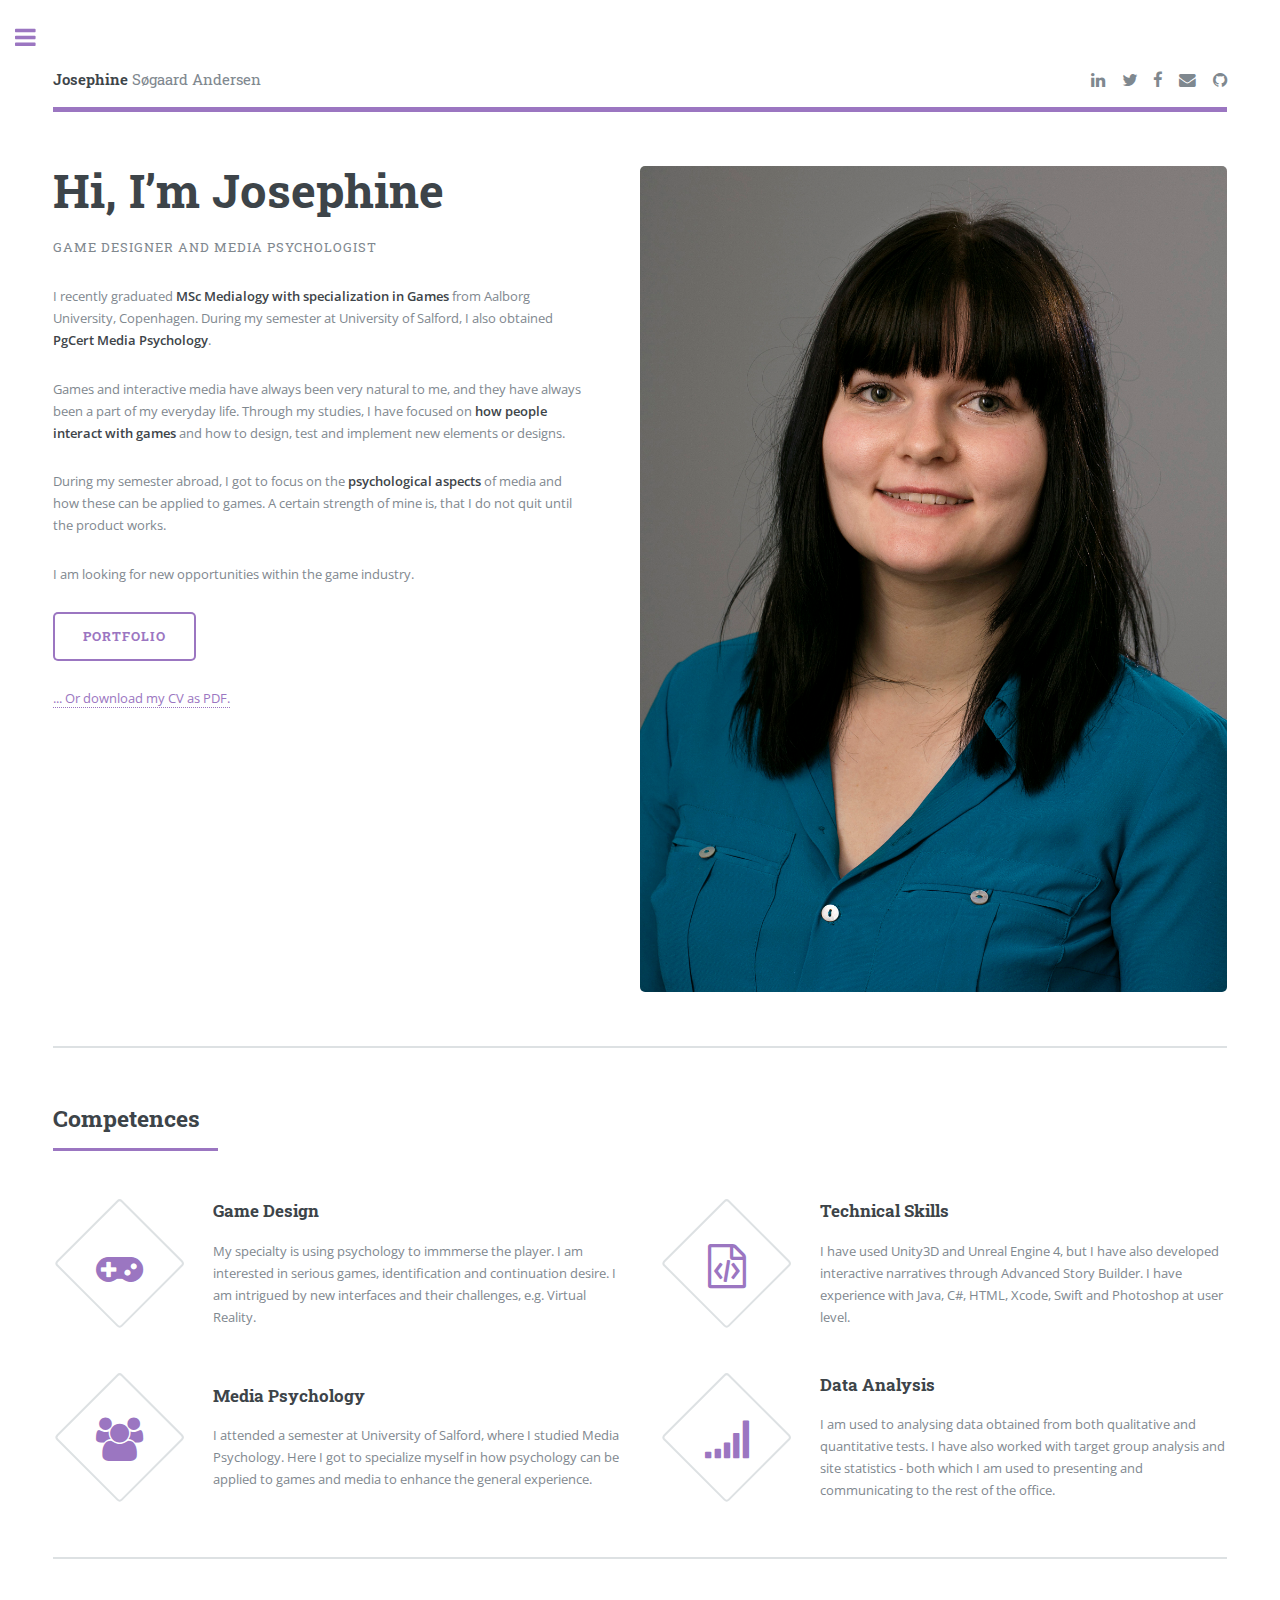
==== index.html @ b34cad0b "Merge branch 'master' of https://github.com/Mexy1991/Mexy1991.github.io" ====
<!DOCTYPE HTML>
<!--
	Editorial by HTML5 UP
	html5up.net | @ajlkn
	Free for personal and commercial use under the CCA 3.0 license (html5up.net/license)
-->
<html itemscope itemtype="http://schema.org/Article">
	<head>
<!-- Google Tag Manager -->
<script>(function(w,d,s,l,i){w[l]=w[l]||[];w[l].push({'gtm.start':
new Date().getTime(),event:'gtm.js'});var f=d.getElementsByTagName(s)[0],
j=d.createElement(s),dl=l!='dataLayer'?'&l='+l:'';j.async=true;j.src=
'https://www.googletagmanager.com/gtm.js?id='+i+dl;f.parentNode.insertBefore(j,f);
})(window,document,'script','dataLayer','GTM-T4RWKFV');</script>
<!-- End Google Tag Manager -->

	<!-- Favicons-->

	<link rel="apple-touch-icon" sizes="180x180" href="favicons/apple-touch-icon.png">
	<link rel="icon" type="image/png" href="favicons/favicon-32x32.png" sizes="32x32">
	<link rel="icon" type="image/png" href="favicons/favicon-16x16.png" sizes="16x16">
	<link rel="manifest" href="favicons/manifest.json">
	<link rel="mask-icon" href="favicons/safari-pinned-tab.svg" color="#5bbad5">
	<meta name="theme-color" content="#ffffff">

    <!-- Open Graph data -->
    <meta property="og:title" content="Portfolio | Josephine Søgaard Andersen" />
    <meta property="og:type" content="article" />
    <meta property="og:url" content="index.html" />
    <meta property="og:image" content="images/Josephine Søgaard Andersen_squared.png" />
    <meta property="og:description" content="Game Designer and Media Psychologist" />
    <meta property="og:site_name" content="Portfolio | Josephine Søgaard Andersen" />

    <!-- Twitter Card data -->
    <meta name="twitter:card" content="summary_large_image">
    <meta name="twitter:site" content="@sogaardandersen">
    <meta name="twitter:title" content="Portfolio | Josephine Søgaard Andersen">
    <meta name="twitter:description" content="Game Designer and Media Psychologist">
    <meta name="twitter:creator" content="@sogaardandersen">
    <!-- Twitter summary card with large image must be at least 280x150px -->
    <meta name="twitter:image:src" content="images/Josephine Søgaard Andersen_squared.png">

	<!-- Title of website -->

		<title>Josephine Søgaard Andersen</title>
		<meta charset="utf-8" />
		<meta name="viewport" content="width=device-width, initial-scale=1, user-scalable=no" />
		<!--[if lte IE 8]><script src="assets/js/ie/html5shiv.js"></script><![endif]-->
		<link rel="stylesheet" href="assets/css/main.css" />
		<!--[if lte IE 9]><link rel="stylesheet" href="assets/css/ie9.css" /><![endif]-->
		<!--[if lte IE 8]><link rel="stylesheet" href="assets/css/ie8.css" /><![endif]-->

		 <meta http-equiv="content-type" content="text/html; charset=utf-8"/>
   		 <meta name="author" content="Josephine Søgaard Andersen">
   		 <meta name="description" content="Game Designer and Media Psychologist"/>
   		 <meta name="keywords" content="portfolio,game development,game design, game designer, level design, level designer,msc games,medialogi,medialogy,unity,josephine,søgaard,andersen, josephine søgaard, josephine søgaard andersen, søgaard andersen, soegaard andersen, josephine soegaard, josephine soegaard andersen,unreal engine,vr dev,virtual reality developer,virtual reality,interactive media"/>
	</head>
	<body>

<!-- Google Tag Manager (noscript) -->
<noscript><iframe src="https://www.googletagmanager.com/ns.html?id=GTM-T4RWKFV"
height="0" width="0" style="display:none;visibility:hidden"></iframe></noscript>
<!-- End Google Tag Manager (noscript) -->
		<!-- Wrapper -->
			<div id="wrapper">

				<!-- Main -->
					<div id="main">
						<div class="inner">

							<!-- Header -->
								<header id="header">
									<a href="index.html" class="logo"><strong>Josephine</strong> Søgaard Andersen</a>
									<ul class="icons">
										<li><a href="https://www.linkedin.com/in/josephinesogaardandersen" class="icon fa-linkedin" target="_blank"><span class="label">Linked</span></a></li>
										<li><a href="https://twitter.com/sogaardandersen" class="icon fa-twitter"><span class="label" target="_blank">Twitter</span></a></li>
										<li><a href="https://www.facebook.com/josephine.s.andersen" class="icon fa-facebook" target="_blank"><span class="label">Facebook</span></a></li>
										<li><a href="mailto:josephine.s.andersen@gmail.com" class="icon fa-envelope"><span class="label" target="_blank">Email</span></a></li>
										<li><a href="https://github.com/Mexy1991" class="icon fa-github" target="_blank"><span class="label">GitHub</span></a></li>
										
									</ul>
								</header>

							<!-- Banner -->
								<section id="banner">
									<div class="content">
										<header>
											<h1>Hi, I’m Josephine<br />
											<!--Søgaard Andersen--></h1>
											<p>Game designer and media psychologist</p>
										</header>
										<p>I recently graduated <strong>MSc Medialogy with specialization in Games</strong> from Aalborg University, Copenhagen. During my semester at University of Salford, I also obtained <strong>PgCert Media Psychology</strong>.</p>
										<p>Games and interactive media have always been very natural to me, and they have always been a part of my everyday life. Through my studies, I have focused on <strong>how people interact with games</strong> and how to design, test and implement new elements or designs.</p>
										<p> During my semester abroad, I got to focus on the <strong>psychological aspects</strong> of media and how these can be applied to games. A certain strength of mine is, that I do not quit until the product works.</p> 
										<p>I am looking for new opportunities within the game industry.</p>
										<ul class="actions">
											<li><a href="portfolio.html" class="button big">Portfolio</a></li><br>
										</ul>
										<a href="/files/Josephine-Sogaard-Andersen-CV.pdf" target="_blank">... Or download my CV as PDF.</a>
									</div>
									<span class="image object">
										<img src="images/Josephine Søgaard Andersen.jpg" alt="Josephine Søgaard Andersen">
									</span>
								</section>

							<!-- Section -->
								<section>
									<header class="major">
										<h2>Competences</h2>
									</header>
									<div class="features">
										<article>
											<span class="icon fa-gamepad"></span>
											<div class="content">
												<h3>Game Design</h3>
												<p>My specialty is using psychology to immmerse the player. I am interested in serious games, identification and continuation desire. I am intrigued by new interfaces and their challenges, e.g. Virtual Reality.</p>
											</div>
										</article>
										<article>
											<span class="icon fa-file-code-o"></span>
											<div class="content">
												<h3>Technical Skills</h3>
												<p>I have used Unity3D and Unreal Engine 4, but I have also developed interactive narratives through Advanced Story Builder. I have experience with Java, C#, HTML, Xcode, Swift and Photoshop at user level.</p>
											</div>
										</article>
										<article>
											<span class="icon fa-users"></span>
											<div class="content">
												<h3>Media Psychology</h3>
												<p>I attended a semester at University of Salford, where I studied Media Psychology. Here I got to specialize myself in how psychology can be applied to games and media to enhance the general experience.</p>
											</div>
										</article>
										<article>
											<span class="icon fa-signal"></span>
											<div class="content">
												<h3>Data Analysis</h3>
												<p>I am used to analysing data obtained from both qualitative and quantitative tests. I have also worked with target group analysis and site statistics - both which I am used to presenting and communicating to the rest of the office.</p>
											</div>
										</article>
									</div>
								</section>

							<!-- Section -->
								<section>
									<!--<header class="major">
										<h2>Portfolio</h2>
									</header>
									<div class="posts">
										<article>
											<a href="#" class="image"><img src="images/pic01.jpg" alt="" /></a>
											<h3>Interdum aenean</h3>
											<p>Aenean ornare velit lacus, ac varius enim lorem ullamcorper dolore. Proin aliquam facilisis ante interdum. Sed nulla amet lorem feugiat tempus aliquam.</p>
											<ul class="actions">
												<li><a href="#" class="button">More</a></li>
											</ul>
										</article>
										<article>
											<a href="#" class="image"><img src="images/pic02.jpg" alt="" /></a>
											<h3>Nulla amet dolore</h3>
											<p>Aenean ornare velit lacus, ac varius enim lorem ullamcorper dolore. Proin aliquam facilisis ante interdum. Sed nulla amet lorem feugiat tempus aliquam.</p>
											<ul class="actions">
												<li><a href="#" class="button">More</a></li>
											</ul>
										</article>
										<article>
											<a href="#" class="image"><img src="images/pic03.jpg" alt="" /></a>
											<h3>Tempus ullamcorper</h3>
											<p>Aenean ornare velit lacus, ac varius enim lorem ullamcorper dolore. Proin aliquam facilisis ante interdum. Sed nulla amet lorem feugiat tempus aliquam.</p>
											<ul class="actions">
												<li><a href="#" class="button">More</a></li>
											</ul>
										</article>
										<article>
											<a href="#" class="image"><img src="images/pic04.jpg" alt="" /></a>
											<h3>Sed etiam facilis</h3>
											<p>Aenean ornare velit lacus, ac varius enim lorem ullamcorper dolore. Proin aliquam facilisis ante interdum. Sed nulla amet lorem feugiat tempus aliquam.</p>
											<ul class="actions">
												<li><a href="#" class="button">More</a></li>
											</ul>
										</article>
										<article>
											<a href="#" class="image"><img src="images/pic05.jpg" alt="" /></a>
											<h3>Feugiat lorem aenean</h3>
											<p>Aenean ornare velit lacus, ac varius enim lorem ullamcorper dolore. Proin aliquam facilisis ante interdum. Sed nulla amet lorem feugiat tempus aliquam.</p>
											<ul class="actions">
												<li><a href="#" class="button">More</a></li>
											</ul>
										</article>
										<article>
											<a href="#" class="image"><img src="images/pic06.jpg" alt="" /></a>
											<h3>Amet varius aliquam</h3>
											<p>Aenean ornare velit lacus, ac varius enim lorem ullamcorper dolore. Proin aliquam facilisis ante interdum. Sed nulla amet lorem feugiat tempus aliquam.</p>
											<ul class="actions">
												<li><a href="#" class="button">More</a></li>
											</ul>
										</article>
									</div>-->
								</section>

						</div>
					</div>

				<!-- Sidebar -->
					<div id="sidebar">
						<div class="inner">

							<!-- Search 
								<section id="search" class="alt">
									<form method="post" action="#">
										<input type="text" name="query" id="query" placeholder="Search" />
									</form>
								</section>-->

							<!-- Menu -->
								<nav id="menu">
									<header class="major">
										<h2>Menu</h2>
									</header>
									<ul>
										<li><a href="index.html">About me</a></li>
										<li><a href="portfolio.html">Portfolio</a></li>
										</ul></nav>

							<!-- Section 
								<section>
									<header class="major">
										<h2>Ante interdum</h2>
									</header>
									<div class="mini-posts">
										<article>
											<a href="#" class="image"><img src="images/pic07.jpg" alt="" /></a>
											<p>Aenean ornare velit lacus, ac varius enim lorem ullamcorper dolore aliquam.</p>
										</article>
										<article>
											<a href="#" class="image"><img src="images/pic08.jpg" alt="" /></a>
											<p>Aenean ornare velit lacus, ac varius enim lorem ullamcorper dolore aliquam.</p>
										</article>
										<article>
											<a href="#" class="image"><img src="images/pic09.jpg" alt="" /></a>
											<p>Aenean ornare velit lacus, ac varius enim lorem ullamcorper dolore aliquam.</p>
										</article>
									</div>
									<ul class="actions">
										<li><a href="#" class="button">More</a></li>
									</ul>
								</section> -->

							<!-- Section -->
								<section>
									<header class="major">
										<h2>Get in touch</h2>
									</header>
									<p>You can write or call in either English or Danish.</p>
									<ul class="contact">
										<li class="fa-envelope-o"><a href="mailto:josephine.s.andersen@gmail.com">josephine.s.andersen@gmail.com</a></li>
										<li class="fa-phone"><a href="tel:45 20 33 22 77">+45 20 33 22 77</a></li>
										<li class="fa-home">Copenhagen, Denmark</li>
									</ul>
								</section>

							<!-- Footer -->
								<footer id="footer">
									<p class="copyright">&copy; Josephine Søgaard Andersen. All rights reserved.  Design: <a href="https://html5up.net" target="_blank">HTML5 UP</a>.</p>
								</footer>

						</div>
					</div>

			</div>

		<!-- Scripts -->
			<script src="assets/js/jquery.min.js"></script>
			<script src="assets/js/skel.min.js"></script>
			<script src="assets/js/util.js"></script>
			<!--[if lte IE 8]><script src="assets/js/ie/respond.min.js"></script><![endif]-->
			<script src="assets/js/main.js"></script>

	</body>
</html>
---- assets/css/main.css ----
@import url(font-awesome.min.css);
@import url("https://fonts.googleapis.com/css?family=Open+Sans:400,600,400italic,600italic|Roboto+Slab:400,700");

/*
	Editorial by HTML5 UP
	html5up.net | @ajlkn
	Free for personal and commercial use under the CCA 3.0 license (html5up.net/license)
*/

/* Reset */



	html, body, div, span, applet, object, iframe, h1, h2, h3, h4, h5, h6, p, blockquote, pre, a, abbr, acronym, address, big, cite, code, del, dfn, em, img, ins, kbd, q, s, samp, small, strike, strong, sub, sup, tt, var, b, u, i, center, dl, dt, dd, ol, ul, li, fieldset, form, label, legend, table, caption, tbody, tfoot, thead, tr, th, td, article, aside, canvas, details, embed, figure, figcaption, footer, header, hgroup, menu, nav, output, ruby, section, summary, time, mark, audio, video {
		margin: 0;
		padding: 0;
		border: 0;
		font-size: 100%;
		font: inherit;
		vertical-align: baseline;
	}

	article, aside, details, figcaption, figure, footer, header, hgroup, menu, nav, section {
		display: block;
	}

	body {
		line-height: 1;
	}

	ol, ul {
		list-style: none;
	}

	blockquote, q {
		quotes: none;
	}

	blockquote:before, blockquote:after, q:before, q:after {
		content: '';
		content: none;
	}

	table {
		border-collapse: collapse;
		border-spacing: 0;
	}

	body {
		-webkit-text-size-adjust: none;
	}

/* Box Model */

	*, *:before, *:after {
		-moz-box-sizing: border-box;
		-webkit-box-sizing: border-box;
		box-sizing: border-box;
	}

/* Grid */

	.row {
		border-bottom: solid 1px transparent;
		-moz-box-sizing: border-box;
		-webkit-box-sizing: border-box;
		box-sizing: border-box;
	}

	.row > * {
		float: left;
		-moz-box-sizing: border-box;
		-webkit-box-sizing: border-box;
		box-sizing: border-box;
	}

	.row:after, .row:before {
		content: '';
		display: block;
		clear: both;
		height: 0;
	}

	.row.uniform > * > :first-child {
		margin-top: 0;
	}

	.row.uniform > * > :last-child {
		margin-bottom: 0;
	}

	.row.\30 \25 > * {
		padding: 0 0 0 0em;
	}

	.row.\30 \25 {
		margin: 0 0 -1px 0em;
	}

	.row.uniform.\30 \25 > * {
		padding: 0em 0 0 0em;
	}

	.row.uniform.\30 \25 {
		margin: 0em 0 -1px 0em;
	}

	.row > * {
		padding: 0 0 0 1.5em;
	}

	.row {
		margin: 0 0 -1px -1.5em;
	}

	.row.uniform > * {
		padding: 1.5em 0 0 1.5em;
	}

	.row.uniform {
		margin: -1.5em 0 -1px -1.5em;
	}

	.row.\32 00\25 > * {
		padding: 0 0 0 3em;
	}

	.row.\32 00\25 {
		margin: 0 0 -1px -3em;
	}

	.row.uniform.\32 00\25 > * {
		padding: 3em 0 0 3em;
	}

	.row.uniform.\32 00\25 {
		margin: -3em 0 -1px -3em;
	}

	.row.\31 50\25 > * {
		padding: 0 0 0 2.25em;
	}

	.row.\31 50\25 {
		margin: 0 0 -1px -2.25em;
	}

	.row.uniform.\31 50\25 > * {
		padding: 2.25em 0 0 2.25em;
	}

	.row.uniform.\31 50\25 {
		margin: -2.25em 0 -1px -2.25em;
	}

	.row.\35 0\25 > * {
		padding: 0 0 0 0.75em;
	}

	.row.\35 0\25 {
		margin: 0 0 -1px -0.75em;
	}

	.row.uniform.\35 0\25 > * {
		padding: 0.75em 0 0 0.75em;
	}

	.row.uniform.\35 0\25 {
		margin: -0.75em 0 -1px -0.75em;
	}

	.row.\32 5\25 > * {
		padding: 0 0 0 0.375em;
	}

	.row.\32 5\25 {
		margin: 0 0 -1px -0.375em;
	}

	.row.uniform.\32 5\25 > * {
		padding: 0.375em 0 0 0.375em;
	}

	.row.uniform.\32 5\25 {
		margin: -0.375em 0 -1px -0.375em;
	}

	.\31 2u, .\31 2u\24 {
		width: 100%;
		clear: none;
		margin-left: 0;
	}

	.\31 1u, .\31 1u\24 {
		width: 91.6666666667%;
		clear: none;
		margin-left: 0;
	}

	.\31 0u, .\31 0u\24 {
		width: 83.3333333333%;
		clear: none;
		margin-left: 0;
	}

	.\39 u, .\39 u\24 {
		width: 75%;
		clear: none;
		margin-left: 0;
	}

	.\38 u, .\38 u\24 {
		width: 66.6666666667%;
		clear: none;
		margin-left: 0;
	}

	.\37 u, .\37 u\24 {
		width: 58.3333333333%;
		clear: none;
		margin-left: 0;
	}

	.\36 u, .\36 u\24 {
		width: 50%;
		clear: none;
		margin-left: 0;
	}

	.\35 u, .\35 u\24 {
		width: 41.6666666667%;
		clear: none;
		margin-left: 0;
	}

	.\34 u, .\34 u\24 {
		width: 33.3333333333%;
		clear: none;
		margin-left: 0;
	}

	.\33 u, .\33 u\24 {
		width: 25%;
		clear: none;
		margin-left: 0;
	}

	.\32 u, .\32 u\24 {
		width: 16.6666666667%;
		clear: none;
		margin-left: 0;
	}

	.\31 u, .\31 u\24 {
		width: 8.3333333333%;
		clear: none;
		margin-left: 0;
	}

	.\31 2u\24 + *,
	.\31 1u\24 + *,
	.\31 0u\24 + *,
	.\39 u\24 + *,
	.\38 u\24 + *,
	.\37 u\24 + *,
	.\36 u\24 + *,
	.\35 u\24 + *,
	.\34 u\24 + *,
	.\33 u\24 + *,
	.\32 u\24 + *,
	.\31 u\24 + * {
		clear: left;
	}

	.\-11u {
		margin-left: 91.66667%;
	}

	.\-10u {
		margin-left: 83.33333%;
	}

	.\-9u {
		margin-left: 75%;
	}

	.\-8u {
		margin-left: 66.66667%;
	}

	.\-7u {
		margin-left: 58.33333%;
	}

	.\-6u {
		margin-left: 50%;
	}

	.\-5u {
		margin-left: 41.66667%;
	}

	.\-4u {
		margin-left: 33.33333%;
	}

	.\-3u {
		margin-left: 25%;
	}

	.\-2u {
		margin-left: 16.66667%;
	}

	.\-1u {
		margin-left: 8.33333%;
	}

	.videoWrapper {
	position: relative;
	padding-bottom: 56.25%; /* 16:9 */
	padding-top: 25px;
	height: 0;
}
.videoWrapper iframe {
	position: absolute;
	top: 0;
	left: 0;
	width: 100%;
	height: 100%;
}

	@media screen and (max-width: 1680px) {

		.row > * {
			padding: 0 0 0 1.5em;
		}

		.row {
			margin: 0 0 -1px -1.5em;
		}

		.row.uniform > * {
			padding: 1.5em 0 0 1.5em;
		}

		.row.uniform {
			margin: -1.5em 0 -1px -1.5em;
		}

		.row.\32 00\25 > * {
			padding: 0 0 0 3em;
		}

		.row.\32 00\25 {
			margin: 0 0 -1px -3em;
		}

		.row.uniform.\32 00\25 > * {
			padding: 3em 0 0 3em;
		}

		.row.uniform.\32 00\25 {
			margin: -3em 0 -1px -3em;
		}

		.row.\31 50\25 > * {
			padding: 0 0 0 2.25em;
		}

		.row.\31 50\25 {
			margin: 0 0 -1px -2.25em;
		}

		.row.uniform.\31 50\25 > * {
			padding: 2.25em 0 0 2.25em;
		}

		.row.uniform.\31 50\25 {
			margin: -2.25em 0 -1px -2.25em;
		}

		.row.\35 0\25 > * {
			padding: 0 0 0 0.75em;
		}

		.row.\35 0\25 {
			margin: 0 0 -1px -0.75em;
		}

		.row.uniform.\35 0\25 > * {
			padding: 0.75em 0 0 0.75em;
		}

		.row.uniform.\35 0\25 {
			margin: -0.75em 0 -1px -0.75em;
		}

		.row.\32 5\25 > * {
			padding: 0 0 0 0.375em;
		}

		.row.\32 5\25 {
			margin: 0 0 -1px -0.375em;
		}

		.row.uniform.\32 5\25 > * {
			padding: 0.375em 0 0 0.375em;
		}

		.row.uniform.\32 5\25 {
			margin: -0.375em 0 -1px -0.375em;
		}

		.\31 2u\28xlarge\29, .\31 2u\24\28xlarge\29 {
			width: 100%;
			clear: none;
			margin-left: 0;
		}

		.\31 1u\28xlarge\29, .\31 1u\24\28xlarge\29 {
			width: 91.6666666667%;
			clear: none;
			margin-left: 0;
		}

		.\31 0u\28xlarge\29, .\31 0u\24\28xlarge\29 {
			width: 83.3333333333%;
			clear: none;
			margin-left: 0;
		}

		.\39 u\28xlarge\29, .\39 u\24\28xlarge\29 {
			width: 75%;
			clear: none;
			margin-left: 0;
		}

		.\38 u\28xlarge\29, .\38 u\24\28xlarge\29 {
			width: 66.6666666667%;
			clear: none;
			margin-left: 0;
		}

		.\37 u\28xlarge\29, .\37 u\24\28xlarge\29 {
			width: 58.3333333333%;
			clear: none;
			margin-left: 0;
		}

		.\36 u\28xlarge\29, .\36 u\24\28xlarge\29 {
			width: 50%;
			clear: none;
			margin-left: 0;
		}

		.\35 u\28xlarge\29, .\35 u\24\28xlarge\29 {
			width: 41.6666666667%;
			clear: none;
			margin-left: 0;
		}

		.\34 u\28xlarge\29, .\34 u\24\28xlarge\29 {
			width: 33.3333333333%;
			clear: none;
			margin-left: 0;
		}

		.\33 u\28xlarge\29, .\33 u\24\28xlarge\29 {
			width: 25%;
			clear: none;
			margin-left: 0;
		}

		.\32 u\28xlarge\29, .\32 u\24\28xlarge\29 {
			width: 16.6666666667%;
			clear: none;
			margin-left: 0;
		}

		.\31 u\28xlarge\29, .\31 u\24\28xlarge\29 {
			width: 8.3333333333%;
			clear: none;
			margin-left: 0;
		}

		.\31 2u\24\28xlarge\29 + *,
		.\31 1u\24\28xlarge\29 + *,
		.\31 0u\24\28xlarge\29 + *,
		.\39 u\24\28xlarge\29 + *,
		.\38 u\24\28xlarge\29 + *,
		.\37 u\24\28xlarge\29 + *,
		.\36 u\24\28xlarge\29 + *,
		.\35 u\24\28xlarge\29 + *,
		.\34 u\24\28xlarge\29 + *,
		.\33 u\24\28xlarge\29 + *,
		.\32 u\24\28xlarge\29 + *,
		.\31 u\24\28xlarge\29 + * {
			clear: left;
		}

		.\-11u\28xlarge\29 {
			margin-left: 91.66667%;
		}

		.\-10u\28xlarge\29 {
			margin-left: 83.33333%;
		}

		.\-9u\28xlarge\29 {
			margin-left: 75%;
		}

		.\-8u\28xlarge\29 {
			margin-left: 66.66667%;
		}

		.\-7u\28xlarge\29 {
			margin-left: 58.33333%;
		}

		.\-6u\28xlarge\29 {
			margin-left: 50%;
		}

		.\-5u\28xlarge\29 {
			margin-left: 41.66667%;
		}

		.\-4u\28xlarge\29 {
			margin-left: 33.33333%;
		}

		.\-3u\28xlarge\29 {
			margin-left: 25%;
		}

		.\-2u\28xlarge\29 {
			margin-left: 16.66667%;
		}

		.\-1u\28xlarge\29 {
			margin-left: 8.33333%;
		}

	}

	@media screen and (max-width: 1280px) {

		.row > * {
			padding: 0 0 0 1.5em;
		}

		.row {
			margin: 0 0 -1px -1.5em;
		}

		.row.uniform > * {
			padding: 1.5em 0 0 1.5em;
		}

		.row.uniform {
			margin: -1.5em 0 -1px -1.5em;
		}

		.row.\32 00\25 > * {
			padding: 0 0 0 3em;
		}

		.row.\32 00\25 {
			margin: 0 0 -1px -3em;
		}

		.row.uniform.\32 00\25 > * {
			padding: 3em 0 0 3em;
		}

		.row.uniform.\32 00\25 {
			margin: -3em 0 -1px -3em;
		}

		.row.\31 50\25 > * {
			padding: 0 0 0 2.25em;
		}

		.row.\31 50\25 {
			margin: 0 0 -1px -2.25em;
		}

		.row.uniform.\31 50\25 > * {
			padding: 2.25em 0 0 2.25em;
		}

		.row.uniform.\31 50\25 {
			margin: -2.25em 0 -1px -2.25em;
		}

		.row.\35 0\25 > * {
			padding: 0 0 0 0.75em;
		}

		.row.\35 0\25 {
			margin: 0 0 -1px -0.75em;
		}

		.row.uniform.\35 0\25 > * {
			padding: 0.75em 0 0 0.75em;
		}

		.row.uniform.\35 0\25 {
			margin: -0.75em 0 -1px -0.75em;
		}

		.row.\32 5\25 > * {
			padding: 0 0 0 0.375em;
		}

		.row.\32 5\25 {
			margin: 0 0 -1px -0.375em;
		}

		.row.uniform.\32 5\25 > * {
			padding: 0.375em 0 0 0.375em;
		}

		.row.uniform.\32 5\25 {
			margin: -0.375em 0 -1px -0.375em;
		}

		.\31 2u\28large\29, .\31 2u\24\28large\29 {
			width: 100%;
			clear: none;
			margin-left: 0;
		}

		.\31 1u\28large\29, .\31 1u\24\28large\29 {
			width: 91.6666666667%;
			clear: none;
			margin-left: 0;
		}

		.\31 0u\28large\29, .\31 0u\24\28large\29 {
			width: 83.3333333333%;
			clear: none;
			margin-left: 0;
		}

		.\39 u\28large\29, .\39 u\24\28large\29 {
			width: 75%;
			clear: none;
			margin-left: 0;
		}

		.\38 u\28large\29, .\38 u\24\28large\29 {
			width: 66.6666666667%;
			clear: none;
			margin-left: 0;
		}

		.\37 u\28large\29, .\37 u\24\28large\29 {
			width: 58.3333333333%;
			clear: none;
			margin-left: 0;
		}

		.\36 u\28large\29, .\36 u\24\28large\29 {
			width: 50%;
			clear: none;
			margin-left: 0;
		}

		.\35 u\28large\29, .\35 u\24\28large\29 {
			width: 41.6666666667%;
			clear: none;
			margin-left: 0;
		}

		.\34 u\28large\29, .\34 u\24\28large\29 {
			width: 33.3333333333%;
			clear: none;
			margin-left: 0;
		}

		.\33 u\28large\29, .\33 u\24\28large\29 {
			width: 25%;
			clear: none;
			margin-left: 0;
		}

		.\32 u\28large\29, .\32 u\24\28large\29 {
			width: 16.6666666667%;
			clear: none;
			margin-left: 0;
		}

		.\31 u\28large\29, .\31 u\24\28large\29 {
			width: 8.3333333333%;
			clear: none;
			margin-left: 0;
		}

		.\31 2u\24\28large\29 + *,
		.\31 1u\24\28large\29 + *,
		.\31 0u\24\28large\29 + *,
		.\39 u\24\28large\29 + *,
		.\38 u\24\28large\29 + *,
		.\37 u\24\28large\29 + *,
		.\36 u\24\28large\29 + *,
		.\35 u\24\28large\29 + *,
		.\34 u\24\28large\29 + *,
		.\33 u\24\28large\29 + *,
		.\32 u\24\28large\29 + *,
		.\31 u\24\28large\29 + * {
			clear: left;
		}

		.\-11u\28large\29 {
			margin-left: 91.66667%;
		}

		.\-10u\28large\29 {
			margin-left: 83.33333%;
		}

		.\-9u\28large\29 {
			margin-left: 75%;
		}

		.\-8u\28large\29 {
			margin-left: 66.66667%;
		}

		.\-7u\28large\29 {
			margin-left: 58.33333%;
		}

		.\-6u\28large\29 {
			margin-left: 50%;
		}

		.\-5u\28large\29 {
			margin-left: 41.66667%;
		}

		.\-4u\28large\29 {
			margin-left: 33.33333%;
		}

		.\-3u\28large\29 {
			margin-left: 25%;
		}

		.\-2u\28large\29 {
			margin-left: 16.66667%;
		}

		.\-1u\28large\29 {
			margin-left: 8.33333%;
		}

	}

	@media screen and (max-width: 980px) {

		.row > * {
			padding: 0 0 0 1.5em;
		}

		.row {
			margin: 0 0 -1px -1.5em;
		}

		.row.uniform > * {
			padding: 1.5em 0 0 1.5em;
		}

		.row.uniform {
			margin: -1.5em 0 -1px -1.5em;
		}

		.row.\32 00\25 > * {
			padding: 0 0 0 3em;
		}

		.row.\32 00\25 {
			margin: 0 0 -1px -3em;
		}

		.row.uniform.\32 00\25 > * {
			padding: 3em 0 0 3em;
		}

		.row.uniform.\32 00\25 {
			margin: -3em 0 -1px -3em;
		}

		.row.\31 50\25 > * {
			padding: 0 0 0 2.25em;
		}

		.row.\31 50\25 {
			margin: 0 0 -1px -2.25em;
		}

		.row.uniform.\31 50\25 > * {
			padding: 2.25em 0 0 2.25em;
		}

		.row.uniform.\31 50\25 {
			margin: -2.25em 0 -1px -2.25em;
		}

		.row.\35 0\25 > * {
			padding: 0 0 0 0.75em;
		}

		.row.\35 0\25 {
			margin: 0 0 -1px -0.75em;
		}

		.row.uniform.\35 0\25 > * {
			padding: 0.75em 0 0 0.75em;
		}

		.row.uniform.\35 0\25 {
			margin: -0.75em 0 -1px -0.75em;
		}

		.row.\32 5\25 > * {
			padding: 0 0 0 0.375em;
		}

		.row.\32 5\25 {
			margin: 0 0 -1px -0.375em;
		}

		.row.uniform.\32 5\25 > * {
			padding: 0.375em 0 0 0.375em;
		}

		.row.uniform.\32 5\25 {
			margin: -0.375em 0 -1px -0.375em;
		}

		.\31 2u\28medium\29, .\31 2u\24\28medium\29 {
			width: 100%;
			clear: none;
			margin-left: 0;
		}

		.\31 1u\28medium\29, .\31 1u\24\28medium\29 {
			width: 91.6666666667%;
			clear: none;
			margin-left: 0;
		}

		.\31 0u\28medium\29, .\31 0u\24\28medium\29 {
			width: 83.3333333333%;
			clear: none;
			margin-left: 0;
		}

		.\39 u\28medium\29, .\39 u\24\28medium\29 {
			width: 75%;
			clear: none;
			margin-left: 0;
		}

		.\38 u\28medium\29, .\38 u\24\28medium\29 {
			width: 66.6666666667%;
			clear: none;
			margin-left: 0;
		}

		.\37 u\28medium\29, .\37 u\24\28medium\29 {
			width: 58.3333333333%;
			clear: none;
			margin-left: 0;
		}

		.\36 u\28medium\29, .\36 u\24\28medium\29 {
			width: 50%;
			clear: none;
			margin-left: 0;
		}

		.\35 u\28medium\29, .\35 u\24\28medium\29 {
			width: 41.6666666667%;
			clear: none;
			margin-left: 0;
		}

		.\34 u\28medium\29, .\34 u\24\28medium\29 {
			width: 33.3333333333%;
			clear: none;
			margin-left: 0;
		}

		.\33 u\28medium\29, .\33 u\24\28medium\29 {
			width: 25%;
			clear: none;
			margin-left: 0;
		}

		.\32 u\28medium\29, .\32 u\24\28medium\29 {
			width: 16.6666666667%;
			clear: none;
			margin-left: 0;
		}

		.\31 u\28medium\29, .\31 u\24\28medium\29 {
			width: 8.3333333333%;
			clear: none;
			margin-left: 0;
		}

		.\31 2u\24\28medium\29 + *,
		.\31 1u\24\28medium\29 + *,
		.\31 0u\24\28medium\29 + *,
		.\39 u\24\28medium\29 + *,
		.\38 u\24\28medium\29 + *,
		.\37 u\24\28medium\29 + *,
		.\36 u\24\28medium\29 + *,
		.\35 u\24\28medium\29 + *,
		.\34 u\24\28medium\29 + *,
		.\33 u\24\28medium\29 + *,
		.\32 u\24\28medium\29 + *,
		.\31 u\24\28medium\29 + * {
			clear: left;
		}

		.\-11u\28medium\29 {
			margin-left: 91.66667%;
		}

		.\-10u\28medium\29 {
			margin-left: 83.33333%;
		}

		.\-9u\28medium\29 {
			margin-left: 75%;
		}

		.\-8u\28medium\29 {
			margin-left: 66.66667%;
		}

		.\-7u\28medium\29 {
			margin-left: 58.33333%;
		}

		.\-6u\28medium\29 {
			margin-left: 50%;
		}

		.\-5u\28medium\29 {
			margin-left: 41.66667%;
		}

		.\-4u\28medium\29 {
			margin-left: 33.33333%;
		}

		.\-3u\28medium\29 {
			margin-left: 25%;
		}

		.\-2u\28medium\29 {
			margin-left: 16.66667%;
		}

		.\-1u\28medium\29 {
			margin-left: 8.33333%;
		}

	}

	@media screen and (max-width: 736px) {

		.row > * {
			padding: 0 0 0 1.5em;
		}

		.row {
			margin: 0 0 -1px -1.5em;
		}

		.row.uniform > * {
			padding: 1.5em 0 0 1.5em;
		}

		.row.uniform {
			margin: -1.5em 0 -1px -1.5em;
		}

		.row.\32 00\25 > * {
			padding: 0 0 0 3em;
		}

		.row.\32 00\25 {
			margin: 0 0 -1px -3em;
		}

		.row.uniform.\32 00\25 > * {
			padding: 3em 0 0 3em;
		}

		.row.uniform.\32 00\25 {
			margin: -3em 0 -1px -3em;
		}

		.row.\31 50\25 > * {
			padding: 0 0 0 2.25em;
		}

		.row.\31 50\25 {
			margin: 0 0 -1px -2.25em;
		}

		.row.uniform.\31 50\25 > * {
			padding: 2.25em 0 0 2.25em;
		}

		.row.uniform.\31 50\25 {
			margin: -2.25em 0 -1px -2.25em;
		}

		.row.\35 0\25 > * {
			padding: 0 0 0 0.75em;
		}

		.row.\35 0\25 {
			margin: 0 0 -1px -0.75em;
		}

		.row.uniform.\35 0\25 > * {
			padding: 0.75em 0 0 0.75em;
		}

		.row.uniform.\35 0\25 {
			margin: -0.75em 0 -1px -0.75em;
		}

		.row.\32 5\25 > * {
			padding: 0 0 0 0.375em;
		}

		.row.\32 5\25 {
			margin: 0 0 -1px -0.375em;
		}

		.row.uniform.\32 5\25 > * {
			padding: 0.375em 0 0 0.375em;
		}

		.row.uniform.\32 5\25 {
			margin: -0.375em 0 -1px -0.375em;
		}

		.\31 2u\28small\29, .\31 2u\24\28small\29 {
			width: 100%;
			clear: none;
			margin-left: 0;
		}

		.\31 1u\28small\29, .\31 1u\24\28small\29 {
			width: 91.6666666667%;
			clear: none;
			margin-left: 0;
		}

		.\31 0u\28small\29, .\31 0u\24\28small\29 {
			width: 83.3333333333%;
			clear: none;
			margin-left: 0;
		}

		.\39 u\28small\29, .\39 u\24\28small\29 {
			width: 75%;
			clear: none;
			margin-left: 0;
		}

		.\38 u\28small\29, .\38 u\24\28small\29 {
			width: 66.6666666667%;
			clear: none;
			margin-left: 0;
		}

		.\37 u\28small\29, .\37 u\24\28small\29 {
			width: 58.3333333333%;
			clear: none;
			margin-left: 0;
		}

		.\36 u\28small\29, .\36 u\24\28small\29 {
			width: 50%;
			clear: none;
			margin-left: 0;
		}

		.\35 u\28small\29, .\35 u\24\28small\29 {
			width: 41.6666666667%;
			clear: none;
			margin-left: 0;
		}

		.\34 u\28small\29, .\34 u\24\28small\29 {
			width: 33.3333333333%;
			clear: none;
			margin-left: 0;
		}

		.\33 u\28small\29, .\33 u\24\28small\29 {
			width: 25%;
			clear: none;
			margin-left: 0;
		}

		.\32 u\28small\29, .\32 u\24\28small\29 {
			width: 16.6666666667%;
			clear: none;
			margin-left: 0;
		}

		.\31 u\28small\29, .\31 u\24\28small\29 {
			width: 8.3333333333%;
			clear: none;
			margin-left: 0;
		}

		.\31 2u\24\28small\29 + *,
		.\31 1u\24\28small\29 + *,
		.\31 0u\24\28small\29 + *,
		.\39 u\24\28small\29 + *,
		.\38 u\24\28small\29 + *,
		.\37 u\24\28small\29 + *,
		.\36 u\24\28small\29 + *,
		.\35 u\24\28small\29 + *,
		.\34 u\24\28small\29 + *,
		.\33 u\24\28small\29 + *,
		.\32 u\24\28small\29 + *,
		.\31 u\24\28small\29 + * {
			clear: left;
		}

		.\-11u\28small\29 {
			margin-left: 91.66667%;
		}

		.\-10u\28small\29 {
			margin-left: 83.33333%;
		}

		.\-9u\28small\29 {
			margin-left: 75%;
		}

		.\-8u\28small\29 {
			margin-left: 66.66667%;
		}

		.\-7u\28small\29 {
			margin-left: 58.33333%;
		}

		.\-6u\28small\29 {
			margin-left: 50%;
		}

		.\-5u\28small\29 {
			margin-left: 41.66667%;
		}

		.\-4u\28small\29 {
			margin-left: 33.33333%;
		}

		.\-3u\28small\29 {
			margin-left: 25%;
		}

		.\-2u\28small\29 {
			margin-left: 16.66667%;
		}

		.\-1u\28small\29 {
			margin-left: 8.33333%;
		}

	}

	@media screen and (max-width: 480px) {

		.row > * {
			padding: 0 0 0 1.5em;
		}

		.row {
			margin: 0 0 -1px -1.5em;
		}

		.row.uniform > * {
			padding: 1.5em 0 0 1.5em;
		}

		.row.uniform {
			margin: -1.5em 0 -1px -1.5em;
		}

		.row.\32 00\25 > * {
			padding: 0 0 0 3em;
		}

		.row.\32 00\25 {
			margin: 0 0 -1px -3em;
		}

		.row.uniform.\32 00\25 > * {
			padding: 3em 0 0 3em;
		}

		.row.uniform.\32 00\25 {
			margin: -3em 0 -1px -3em;
		}

		.row.\31 50\25 > * {
			padding: 0 0 0 2.25em;
		}

		.row.\31 50\25 {
			margin: 0 0 -1px -2.25em;
		}

		.row.uniform.\31 50\25 > * {
			padding: 2.25em 0 0 2.25em;
		}

		.row.uniform.\31 50\25 {
			margin: -2.25em 0 -1px -2.25em;
		}

		.row.\35 0\25 > * {
			padding: 0 0 0 0.75em;
		}

		.row.\35 0\25 {
			margin: 0 0 -1px -0.75em;
		}

		.row.uniform.\35 0\25 > * {
			padding: 0.75em 0 0 0.75em;
		}

		.row.uniform.\35 0\25 {
			margin: -0.75em 0 -1px -0.75em;
		}

		.row.\32 5\25 > * {
			padding: 0 0 0 0.375em;
		}

		.row.\32 5\25 {
			margin: 0 0 -1px -0.375em;
		}

		.row.uniform.\32 5\25 > * {
			padding: 0.375em 0 0 0.375em;
		}

		.row.uniform.\32 5\25 {
			margin: -0.375em 0 -1px -0.375em;
		}

		.\31 2u\28xsmall\29, .\31 2u\24\28xsmall\29 {
			width: 100%;
			clear: none;
			margin-left: 0;
		}

		.\31 1u\28xsmall\29, .\31 1u\24\28xsmall\29 {
			width: 91.6666666667%;
			clear: none;
			margin-left: 0;
		}

		.\31 0u\28xsmall\29, .\31 0u\24\28xsmall\29 {
			width: 83.3333333333%;
			clear: none;
			margin-left: 0;
		}

		.\39 u\28xsmall\29, .\39 u\24\28xsmall\29 {
			width: 75%;
			clear: none;
			margin-left: 0;
		}

		.\38 u\28xsmall\29, .\38 u\24\28xsmall\29 {
			width: 66.6666666667%;
			clear: none;
			margin-left: 0;
		}

		.\37 u\28xsmall\29, .\37 u\24\28xsmall\29 {
			width: 58.3333333333%;
			clear: none;
			margin-left: 0;
		}

		.\36 u\28xsmall\29, .\36 u\24\28xsmall\29 {
			width: 50%;
			clear: none;
			margin-left: 0;
		}

		.\35 u\28xsmall\29, .\35 u\24\28xsmall\29 {
			width: 41.6666666667%;
			clear: none;
			margin-left: 0;
		}

		.\34 u\28xsmall\29, .\34 u\24\28xsmall\29 {
			width: 33.3333333333%;
			clear: none;
			margin-left: 0;
		}

		.\33 u\28xsmall\29, .\33 u\24\28xsmall\29 {
			width: 25%;
			clear: none;
			margin-left: 0;
		}

		.\32 u\28xsmall\29, .\32 u\24\28xsmall\29 {
			width: 16.6666666667%;
			clear: none;
			margin-left: 0;
		}

		.\31 u\28xsmall\29, .\31 u\24\28xsmall\29 {
			width: 8.3333333333%;
			clear: none;
			margin-left: 0;
		}

		.\31 2u\24\28xsmall\29 + *,
		.\31 1u\24\28xsmall\29 + *,
		.\31 0u\24\28xsmall\29 + *,
		.\39 u\24\28xsmall\29 + *,
		.\38 u\24\28xsmall\29 + *,
		.\37 u\24\28xsmall\29 + *,
		.\36 u\24\28xsmall\29 + *,
		.\35 u\24\28xsmall\29 + *,
		.\34 u\24\28xsmall\29 + *,
		.\33 u\24\28xsmall\29 + *,
		.\32 u\24\28xsmall\29 + *,
		.\31 u\24\28xsmall\29 + * {
			clear: left;
		}

		.\-11u\28xsmall\29 {
			margin-left: 91.66667%;
		}

		.\-10u\28xsmall\29 {
			margin-left: 83.33333%;
		}

		.\-9u\28xsmall\29 {
			margin-left: 75%;
		}

		.\-8u\28xsmall\29 {
			margin-left: 66.66667%;
		}

		.\-7u\28xsmall\29 {
			margin-left: 58.33333%;
		}

		.\-6u\28xsmall\29 {
			margin-left: 50%;
		}

		.\-5u\28xsmall\29 {
			margin-left: 41.66667%;
		}

		.\-4u\28xsmall\29 {
			margin-left: 33.33333%;
		}

		.\-3u\28xsmall\29 {
			margin-left: 25%;
		}

		.\-2u\28xsmall\29 {
			margin-left: 16.66667%;
		}

		.\-1u\28xsmall\29 {
			margin-left: 8.33333%;
		}

	}

	@media screen and (max-width: 360px) {

		.row > * {
			padding: 0 0 0 1.5em;
		}

		.row {
			margin: 0 0 -1px -1.5em;
		}

		.row.uniform > * {
			padding: 1.5em 0 0 1.5em;
		}

		.row.uniform {
			margin: -1.5em 0 -1px -1.5em;
		}

		.row.\32 00\25 > * {
			padding: 0 0 0 3em;
		}

		.row.\32 00\25 {
			margin: 0 0 -1px -3em;
		}

		.row.uniform.\32 00\25 > * {
			padding: 3em 0 0 3em;
		}

		.row.uniform.\32 00\25 {
			margin: -3em 0 -1px -3em;
		}

		.row.\31 50\25 > * {
			padding: 0 0 0 2.25em;
		}

		.row.\31 50\25 {
			margin: 0 0 -1px -2.25em;
		}

		.row.uniform.\31 50\25 > * {
			padding: 2.25em 0 0 2.25em;
		}

		.row.uniform.\31 50\25 {
			margin: -2.25em 0 -1px -2.25em;
		}

		.row.\35 0\25 > * {
			padding: 0 0 0 0.75em;
		}

		.row.\35 0\25 {
			margin: 0 0 -1px -0.75em;
		}

		.row.uniform.\35 0\25 > * {
			padding: 0.75em 0 0 0.75em;
		}

		.row.uniform.\35 0\25 {
			margin: -0.75em 0 -1px -0.75em;
		}

		.row.\32 5\25 > * {
			padding: 0 0 0 0.375em;
		}

		.row.\32 5\25 {
			margin: 0 0 -1px -0.375em;
		}

		.row.uniform.\32 5\25 > * {
			padding: 0.375em 0 0 0.375em;
		}

		.row.uniform.\32 5\25 {
			margin: -0.375em 0 -1px -0.375em;
		}

		.\31 2u\28xxsmall\29, .\31 2u\24\28xxsmall\29 {
			width: 100%;
			clear: none;
			margin-left: 0;
		}

		.\31 1u\28xxsmall\29, .\31 1u\24\28xxsmall\29 {
			width: 91.6666666667%;
			clear: none;
			margin-left: 0;
		}

		.\31 0u\28xxsmall\29, .\31 0u\24\28xxsmall\29 {
			width: 83.3333333333%;
			clear: none;
			margin-left: 0;
		}

		.\39 u\28xxsmall\29, .\39 u\24\28xxsmall\29 {
			width: 75%;
			clear: none;
			margin-left: 0;
		}

		.\38 u\28xxsmall\29, .\38 u\24\28xxsmall\29 {
			width: 66.6666666667%;
			clear: none;
			margin-left: 0;
		}

		.\37 u\28xxsmall\29, .\37 u\24\28xxsmall\29 {
			width: 58.3333333333%;
			clear: none;
			margin-left: 0;
		}

		.\36 u\28xxsmall\29, .\36 u\24\28xxsmall\29 {
			width: 50%;
			clear: none;
			margin-left: 0;
		}

		.\35 u\28xxsmall\29, .\35 u\24\28xxsmall\29 {
			width: 41.6666666667%;
			clear: none;
			margin-left: 0;
		}

		.\34 u\28xxsmall\29, .\34 u\24\28xxsmall\29 {
			width: 33.3333333333%;
			clear: none;
			margin-left: 0;
		}

		.\33 u\28xxsmall\29, .\33 u\24\28xxsmall\29 {
			width: 25%;
			clear: none;
			margin-left: 0;
		}

		.\32 u\28xxsmall\29, .\32 u\24\28xxsmall\29 {
			width: 16.6666666667%;
			clear: none;
			margin-left: 0;
		}

		.\31 u\28xxsmall\29, .\31 u\24\28xxsmall\29 {
			width: 8.3333333333%;
			clear: none;
			margin-left: 0;
		}

		.\31 2u\24\28xxsmall\29 + *,
		.\31 1u\24\28xxsmall\29 + *,
		.\31 0u\24\28xxsmall\29 + *,
		.\39 u\24\28xxsmall\29 + *,
		.\38 u\24\28xxsmall\29 + *,
		.\37 u\24\28xxsmall\29 + *,
		.\36 u\24\28xxsmall\29 + *,
		.\35 u\24\28xxsmall\29 + *,
		.\34 u\24\28xxsmall\29 + *,
		.\33 u\24\28xxsmall\29 + *,
		.\32 u\24\28xxsmall\29 + *,
		.\31 u\24\28xxsmall\29 + * {
			clear: left;
		}

		.\-11u\28xxsmall\29 {
			margin-left: 91.66667%;
		}

		.\-10u\28xxsmall\29 {
			margin-left: 83.33333%;
		}

		.\-9u\28xxsmall\29 {
			margin-left: 75%;
		}

		.\-8u\28xxsmall\29 {
			margin-left: 66.66667%;
		}

		.\-7u\28xxsmall\29 {
			margin-left: 58.33333%;
		}

		.\-6u\28xxsmall\29 {
			margin-left: 50%;
		}

		.\-5u\28xxsmall\29 {
			margin-left: 41.66667%;
		}

		.\-4u\28xxsmall\29 {
			margin-left: 33.33333%;
		}

		.\-3u\28xxsmall\29 {
			margin-left: 25%;
		}

		.\-2u\28xxsmall\29 {
			margin-left: 16.66667%;
		}

		.\-1u\28xxsmall\29 {
			margin-left: 8.33333%;
		}

	}

	@media screen and (min-width: 1681px) {

		.row > * {
			padding: 0 0 0 1.5em;
		}

		.row {
			margin: 0 0 -1px -1.5em;
		}

		.row.uniform > * {
			padding: 1.5em 0 0 1.5em;
		}

		.row.uniform {
			margin: -1.5em 0 -1px -1.5em;
		}

		.row.\32 00\25 > * {
			padding: 0 0 0 3em;
		}

		.row.\32 00\25 {
			margin: 0 0 -1px -3em;
		}

		.row.uniform.\32 00\25 > * {
			padding: 3em 0 0 3em;
		}

		.row.uniform.\32 00\25 {
			margin: -3em 0 -1px -3em;
		}

		.row.\31 50\25 > * {
			padding: 0 0 0 2.25em;
		}

		.row.\31 50\25 {
			margin: 0 0 -1px -2.25em;
		}

		.row.uniform.\31 50\25 > * {
			padding: 2.25em 0 0 2.25em;
		}

		.row.uniform.\31 50\25 {
			margin: -2.25em 0 -1px -2.25em;
		}

		.row.\35 0\25 > * {
			padding: 0 0 0 0.75em;
		}

		.row.\35 0\25 {
			margin: 0 0 -1px -0.75em;
		}

		.row.uniform.\35 0\25 > * {
			padding: 0.75em 0 0 0.75em;
		}

		.row.uniform.\35 0\25 {
			margin: -0.75em 0 -1px -0.75em;
		}

		.row.\32 5\25 > * {
			padding: 0 0 0 0.375em;
		}

		.row.\32 5\25 {
			margin: 0 0 -1px -0.375em;
		}

		.row.uniform.\32 5\25 > * {
			padding: 0.375em 0 0 0.375em;
		}

		.row.uniform.\32 5\25 {
			margin: -0.375em 0 -1px -0.375em;
		}

		.\31 2u\28xlarge-to-max\29, .\31 2u\24\28xlarge-to-max\29 {
			width: 100%;
			clear: none;
			margin-left: 0;
		}

		.\31 1u\28xlarge-to-max\29, .\31 1u\24\28xlarge-to-max\29 {
			width: 91.6666666667%;
			clear: none;
			margin-left: 0;
		}

		.\31 0u\28xlarge-to-max\29, .\31 0u\24\28xlarge-to-max\29 {
			width: 83.3333333333%;
			clear: none;
			margin-left: 0;
		}

		.\39 u\28xlarge-to-max\29, .\39 u\24\28xlarge-to-max\29 {
			width: 75%;
			clear: none;
			margin-left: 0;
		}

		.\38 u\28xlarge-to-max\29, .\38 u\24\28xlarge-to-max\29 {
			width: 66.6666666667%;
			clear: none;
			margin-left: 0;
		}

		.\37 u\28xlarge-to-max\29, .\37 u\24\28xlarge-to-max\29 {
			width: 58.3333333333%;
			clear: none;
			margin-left: 0;
		}

		.\36 u\28xlarge-to-max\29, .\36 u\24\28xlarge-to-max\29 {
			width: 50%;
			clear: none;
			margin-left: 0;
		}

		.\35 u\28xlarge-to-max\29, .\35 u\24\28xlarge-to-max\29 {
			width: 41.6666666667%;
			clear: none;
			margin-left: 0;
		}

		.\34 u\28xlarge-to-max\29, .\34 u\24\28xlarge-to-max\29 {
			width: 33.3333333333%;
			clear: none;
			margin-left: 0;
		}

		.\33 u\28xlarge-to-max\29, .\33 u\24\28xlarge-to-max\29 {
			width: 25%;
			clear: none;
			margin-left: 0;
		}

		.\32 u\28xlarge-to-max\29, .\32 u\24\28xlarge-to-max\29 {
			width: 16.6666666667%;
			clear: none;
			margin-left: 0;
		}

		.\31 u\28xlarge-to-max\29, .\31 u\24\28xlarge-to-max\29 {
			width: 8.3333333333%;
			clear: none;
			margin-left: 0;
		}

		.\31 2u\24\28xlarge-to-max\29 + *,
		.\31 1u\24\28xlarge-to-max\29 + *,
		.\31 0u\24\28xlarge-to-max\29 + *,
		.\39 u\24\28xlarge-to-max\29 + *,
		.\38 u\24\28xlarge-to-max\29 + *,
		.\37 u\24\28xlarge-to-max\29 + *,
		.\36 u\24\28xlarge-to-max\29 + *,
		.\35 u\24\28xlarge-to-max\29 + *,
		.\34 u\24\28xlarge-to-max\29 + *,
		.\33 u\24\28xlarge-to-max\29 + *,
		.\32 u\24\28xlarge-to-max\29 + *,
		.\31 u\24\28xlarge-to-max\29 + * {
			clear: left;
		}

		.\-11u\28xlarge-to-max\29 {
			margin-left: 91.66667%;
		}

		.\-10u\28xlarge-to-max\29 {
			margin-left: 83.33333%;
		}

		.\-9u\28xlarge-to-max\29 {
			margin-left: 75%;
		}

		.\-8u\28xlarge-to-max\29 {
			margin-left: 66.66667%;
		}

		.\-7u\28xlarge-to-max\29 {
			margin-left: 58.33333%;
		}

		.\-6u\28xlarge-to-max\29 {
			margin-left: 50%;
		}

		.\-5u\28xlarge-to-max\29 {
			margin-left: 41.66667%;
		}

		.\-4u\28xlarge-to-max\29 {
			margin-left: 33.33333%;
		}

		.\-3u\28xlarge-to-max\29 {
			margin-left: 25%;
		}

		.\-2u\28xlarge-to-max\29 {
			margin-left: 16.66667%;
		}

		.\-1u\28xlarge-to-max\29 {
			margin-left: 8.33333%;
		}

	}

	@media screen and (min-width: 481px) and (max-width: 1680px) {

		.row > * {
			padding: 0 0 0 1.5em;
		}

		.row {
			margin: 0 0 -1px -1.5em;
		}

		.row.uniform > * {
			padding: 1.5em 0 0 1.5em;
		}

		.row.uniform {
			margin: -1.5em 0 -1px -1.5em;
		}

		.row.\32 00\25 > * {
			padding: 0 0 0 3em;
		}

		.row.\32 00\25 {
			margin: 0 0 -1px -3em;
		}

		.row.uniform.\32 00\25 > * {
			padding: 3em 0 0 3em;
		}

		.row.uniform.\32 00\25 {
			margin: -3em 0 -1px -3em;
		}

		.row.\31 50\25 > * {
			padding: 0 0 0 2.25em;
		}

		.row.\31 50\25 {
			margin: 0 0 -1px -2.25em;
		}

		.row.uniform.\31 50\25 > * {
			padding: 2.25em 0 0 2.25em;
		}

		.row.uniform.\31 50\25 {
			margin: -2.25em 0 -1px -2.25em;
		}

		.row.\35 0\25 > * {
			padding: 0 0 0 0.75em;
		}

		.row.\35 0\25 {
			margin: 0 0 -1px -0.75em;
		}

		.row.uniform.\35 0\25 > * {
			padding: 0.75em 0 0 0.75em;
		}

		.row.uniform.\35 0\25 {
			margin: -0.75em 0 -1px -0.75em;
		}

		.row.\32 5\25 > * {
			padding: 0 0 0 0.375em;
		}

		.row.\32 5\25 {
			margin: 0 0 -1px -0.375em;
		}

		.row.uniform.\32 5\25 > * {
			padding: 0.375em 0 0 0.375em;
		}

		.row.uniform.\32 5\25 {
			margin: -0.375em 0 -1px -0.375em;
		}

		.\31 2u\28small-to-xlarge\29, .\31 2u\24\28small-to-xlarge\29 {
			width: 100%;
			clear: none;
			margin-left: 0;
		}

		.\31 1u\28small-to-xlarge\29, .\31 1u\24\28small-to-xlarge\29 {
			width: 91.6666666667%;
			clear: none;
			margin-left: 0;
		}

		.\31 0u\28small-to-xlarge\29, .\31 0u\24\28small-to-xlarge\29 {
			width: 83.3333333333%;
			clear: none;
			margin-left: 0;
		}

		.\39 u\28small-to-xlarge\29, .\39 u\24\28small-to-xlarge\29 {
			width: 75%;
			clear: none;
			margin-left: 0;
		}

		.\38 u\28small-to-xlarge\29, .\38 u\24\28small-to-xlarge\29 {
			width: 66.6666666667%;
			clear: none;
			margin-left: 0;
		}

		.\37 u\28small-to-xlarge\29, .\37 u\24\28small-to-xlarge\29 {
			width: 58.3333333333%;
			clear: none;
			margin-left: 0;
		}

		.\36 u\28small-to-xlarge\29, .\36 u\24\28small-to-xlarge\29 {
			width: 50%;
			clear: none;
			margin-left: 0;
		}

		.\35 u\28small-to-xlarge\29, .\35 u\24\28small-to-xlarge\29 {
			width: 41.6666666667%;
			clear: none;
			margin-left: 0;
		}

		.\34 u\28small-to-xlarge\29, .\34 u\24\28small-to-xlarge\29 {
			width: 33.3333333333%;
			clear: none;
			margin-left: 0;
		}

		.\33 u\28small-to-xlarge\29, .\33 u\24\28small-to-xlarge\29 {
			width: 25%;
			clear: none;
			margin-left: 0;
		}

		.\32 u\28small-to-xlarge\29, .\32 u\24\28small-to-xlarge\29 {
			width: 16.6666666667%;
			clear: none;
			margin-left: 0;
		}

		.\31 u\28small-to-xlarge\29, .\31 u\24\28small-to-xlarge\29 {
			width: 8.3333333333%;
			clear: none;
			margin-left: 0;
		}

		.\31 2u\24\28small-to-xlarge\29 + *,
		.\31 1u\24\28small-to-xlarge\29 + *,
		.\31 0u\24\28small-to-xlarge\29 + *,
		.\39 u\24\28small-to-xlarge\29 + *,
		.\38 u\24\28small-to-xlarge\29 + *,
		.\37 u\24\28small-to-xlarge\29 + *,
		.\36 u\24\28small-to-xlarge\29 + *,
		.\35 u\24\28small-to-xlarge\29 + *,
		.\34 u\24\28small-to-xlarge\29 + *,
		.\33 u\24\28small-to-xlarge\29 + *,
		.\32 u\24\28small-to-xlarge\29 + *,
		.\31 u\24\28small-to-xlarge\29 + * {
			clear: left;
		}

		.\-11u\28small-to-xlarge\29 {
			margin-left: 91.66667%;
		}

		.\-10u\28small-to-xlarge\29 {
			margin-left: 83.33333%;
		}

		.\-9u\28small-to-xlarge\29 {
			margin-left: 75%;
		}

		.\-8u\28small-to-xlarge\29 {
			margin-left: 66.66667%;
		}

		.\-7u\28small-to-xlarge\29 {
			margin-left: 58.33333%;
		}

		.\-6u\28small-to-xlarge\29 {
			margin-left: 50%;
		}

		.\-5u\28small-to-xlarge\29 {
			margin-left: 41.66667%;
		}

		.\-4u\28small-to-xlarge\29 {
			margin-left: 33.33333%;
		}

		.\-3u\28small-to-xlarge\29 {
			margin-left: 25%;
		}

		.\-2u\28small-to-xlarge\29 {
			margin-left: 16.66667%;
		}

		.\-1u\28small-to-xlarge\29 {
			margin-left: 8.33333%;
		}

	}

/* Basic */

	@-ms-viewport {
		width: device-width;
	}

	body {
		-ms-overflow-style: scrollbar;
	}

	@media screen and (max-width: 480px) {

		html, body {
			min-width: 320px;
		}

	}

	body {
		background: #ffffff;
	}

		body.is-loading *, body.is-loading *:before, body.is-loading *:after, body.is-resizing *, body.is-resizing *:before, body.is-resizing *:after {
			-moz-animation: none !important;
			-webkit-animation: none !important;
			-ms-animation: none !important;
			animation: none !important;
			-moz-transition: none !important;
			-webkit-transition: none !important;
			-ms-transition: none !important;
			transition: none !important;
		}

/* Type */

	body, input, select, textarea {
		color: #7f888f;
		font-family: "Open Sans", sans-serif;
		font-size: 13pt;
		font-weight: 400;
		line-height: 1.65;
	}

		@media screen and (max-width: 1680px) {

			body, input, select, textarea {
				font-size: 11pt;
			}

		}

		@media screen and (max-width: 1280px) {

			body, input, select, textarea {
				font-size: 10pt;
			}

		}

		@media screen and (max-width: 360px) {

			body, input, select, textarea {
				font-size: 9pt;
			}

		}

	a {
		-moz-transition: color 0.2s ease-in-out, border-bottom-color 0.2s ease-in-out;
		-webkit-transition: color 0.2s ease-in-out, border-bottom-color 0.2s ease-in-out;
		-ms-transition: color 0.2s ease-in-out, border-bottom-color 0.2s ease-in-out;
		transition: color 0.2s ease-in-out, border-bottom-color 0.2s ease-in-out;
		border-bottom: dotted 1px;
		color: #9b76c1;
		text-decoration: none;
	}

		a:hover {
			border-bottom-color: #9b76c1;
			color: #9b76c1 !important;
		}

			a:hover strong {
				color: inherit;
			}

	strong, b {
		color: #3d4449;
		font-weight: 600;
	}

	em, i {
		font-style: italic;
	}

	p {
		margin: 0 0 2em 0;
	}

	h1, h2, h3, h4, h5, h6 {
		color: #3d4449;
		font-family: "Roboto Slab", serif;
		font-weight: 700;
		line-height: 1.5;
		margin: 0 0 1em 0;
	}

		h1 a, h2 a, h3 a, h4 a, h5 a, h6 a {
			color: inherit;
			text-decoration: none;
		}

	h1 {
		font-size: 4em;
		margin: 0 0 0.5em 0;
		line-height: 1.3;
	}

	h2 {
		font-size: 1.75em;
	}

	h3 {
		font-size: 1.25em;
	}

	h4 {
		font-size: 1.1em;
	}

	h5 {
		font-size: 0.9em;
	}

	h6 {
		font-size: 0.7em;
	}

	@media screen and (max-width: 1680px) {

		h1 {
			font-size: 3.5em;
		}

	}

	@media screen and (max-width: 980px) {

		h1 {
			font-size: 3.25em;
		}

	}

	@media screen and (max-width: 736px) {

		h1 {
			font-size: 2em;
			line-height: 1.4;
		}

		h2 {
			font-size: 1.5em;
		}

	}

	sub {
		font-size: 0.8em;
		position: relative;
		top: 0.5em;
	}

	sup {
		font-size: 0.8em;
		position: relative;
		top: -0.5em;
	}

	blockquote {
		border-left: solid 3px rgba(210, 215, 217, 0.75);
		font-style: italic;
		margin: 0 0 2em 0;
		padding: 0.5em 0 0.5em 2em;
	}

	code {
		background: rgba(230, 235, 237, 0.25);
		border-radius: 0.375em;
		border: solid 1px rgba(210, 215, 217, 0.75);
		font-family: "Courier New", monospace;
		font-size: 0.9em;
		margin: 0 0.25em;
		padding: 0.25em 0.65em;
	}

	pre {
		-webkit-overflow-scrolling: touch;
		font-family: "Courier New", monospace;
		font-size: 0.9em;
		margin: 0 0 2em 0;
	}

		pre code {
			display: block;
			line-height: 1.75;
			padding: 1em 1.5em;
			overflow-x: auto;
		}

	hr {
		border: 0;
		border-bottom: solid 1px rgba(210, 215, 217, 0.75);
		margin: 2em 0;
	}

		hr.major {
			margin: 3em 0;
		}

	.align-left {
		text-align: left;
	}

	.align-center {
		text-align: center;
	}

	.align-right {
		text-align: right;
	}

/* Section/Article */

	section.special, article.special {
		text-align: center;
	}

	header p {
		font-family: "Roboto Slab", serif;
		font-size: 1em;
		font-weight: 400;
		letter-spacing: 0.075em;
		margin-top: -0.5em;
		text-transform: uppercase;
	}

	header.major > :last-child {
		border-bottom: solid 3px #9b76c1;
		display: inline-block;
		margin: 0 0 2em 0;
		padding: 0 0.75em 0.5em 0;
	}

	header.main > :last-child {
		margin: 0 0 1em 0;
	}

/* Form */

	form {
		margin: 0 0 2em 0;
	}

	label {
		color: #3d4449;
		display: block;
		font-size: 0.9em;
		font-weight: 600;
		margin: 0 0 1em 0;
	}

	input[type="text"],
	input[type="password"],
	input[type="email"],
	input[type="tel"],
	select,
	textarea {
		-moz-appearance: none;
		-webkit-appearance: none;
		-ms-appearance: none;
		appearance: none;
		background: #ffffff;
		border-radius: 0.375em;
		border: none;
		border: solid 1px rgba(210, 215, 217, 0.75);
		color: inherit;
		display: block;
		outline: 0;
		padding: 0 1em;
		text-decoration: none;
		width: 100%;
	}

		input[type="text"]:invalid,
		input[type="password"]:invalid,
		input[type="email"]:invalid,
		input[type="tel"]:invalid,
		select:invalid,
		textarea:invalid {
			box-shadow: none;
		}

		input[type="text"]:focus,
		input[type="password"]:focus,
		input[type="email"]:focus,
		input[type="tel"]:focus,
		select:focus,
		textarea:focus {
			border-color: #9b76c1;
			box-shadow: 0 0 0 1px #9b76c1;
		}

	.select-wrapper {
		text-decoration: none;
		display: block;
		position: relative;
	}

		.select-wrapper:before {
			-moz-osx-font-smoothing: grayscale;
			-webkit-font-smoothing: antialiased;
			font-family: FontAwesome;
			font-style: normal;
			font-weight: normal;
			text-transform: none !important;
		}

		.select-wrapper:before {
			color: rgba(210, 215, 217, 0.75);
			content: '\f078';
			display: block;
			height: 2.75em;
			line-height: 2.75em;
			pointer-events: none;
			position: absolute;
			right: 0;
			text-align: center;
			top: 0;
			width: 2.75em;
		}

		.select-wrapper select::-ms-expand {
			display: none;
		}

	input[type="text"],
	input[type="password"],
	input[type="email"],
	select {
		height: 2.75em;
	}

	textarea {
		padding: 0.75em 1em;
	}

	input[type="checkbox"],
	input[type="radio"] {
		-moz-appearance: none;
		-webkit-appearance: none;
		-ms-appearance: none;
		appearance: none;
		display: block;
		float: left;
		margin-right: -2em;
		opacity: 0;
		width: 1em;
		z-index: -1;
	}

		input[type="checkbox"] + label,
		input[type="radio"] + label {
			text-decoration: none;
			color: #7f888f;
			cursor: pointer;
			display: inline-block;
			font-size: 1em;
			font-weight: 400;
			padding-left: 2.4em;
			padding-right: 0.75em;
			position: relative;
		}

			input[type="checkbox"] + label:before,
			input[type="radio"] + label:before {
				-moz-osx-font-smoothing: grayscale;
				-webkit-font-smoothing: antialiased;
				font-family: FontAwesome;
				font-style: normal;
				font-weight: normal;
				text-transform: none !important;
			}

			input[type="checkbox"] + label:before,
			input[type="radio"] + label:before {
				background: #ffffff;
				border-radius: 0.375em;
				border: solid 1px rgba(210, 215, 217, 0.75);
				content: '';
				display: inline-block;
				height: 1.65em;
				left: 0;
				line-height: 1.58125em;
				position: absolute;
				text-align: center;
				top: 0;
				width: 1.65em;
			}

		input[type="checkbox"]:checked + label:before,
		input[type="radio"]:checked + label:before {
			background: #3d4449;
			border-color: #3d4449;
			color: #ffffff;
			content: '\f00c';
		}

		input[type="checkbox"]:focus + label:before,
		input[type="radio"]:focus + label:before {
			border-color: #9b76c1;
			box-shadow: 0 0 0 1px #9b76c1;
		}

	input[type="checkbox"] + label:before {
		border-radius: 0.375em;
	}

	input[type="radio"] + label:before {
		border-radius: 100%;
	}

	::-webkit-input-placeholder {
		color: #9fa3a6 !important;
		opacity: 1.0;
	}

	:-moz-placeholder {
		color: #9fa3a6 !important;
		opacity: 1.0;
	}

	::-moz-placeholder {
		color: #9fa3a6 !important;
		opacity: 1.0;
	}

	:-ms-input-placeholder {
		color: #9fa3a6 !important;
		opacity: 1.0;
	}

	.formerize-placeholder {
		color: #9fa3a6 !important;
		opacity: 1.0;
	}

/* Box */

	.box {
		border-radius: 0.375em;
		border: solid 1px rgba(210, 215, 217, 0.75);
		margin-bottom: 2em;
		padding: 1.5em;
	}

		.box > :last-child,
		.box > :last-child > :last-child,
		.box > :last-child > :last-child > :last-child {
			margin-bottom: 0;
		}

		.box.alt {
			border: 0;
			border-radius: 0;
			padding: 0;
		}

/* Icon */

	.icon {
		text-decoration: none;
		border-bottom: none;
		position: relative;
	}

		.icon:before {
			-moz-osx-font-smoothing: grayscale;
			-webkit-font-smoothing: antialiased;
			font-family: FontAwesome;
			font-style: normal;
			font-weight: normal;
			text-transform: none !important;
		}

		.icon > .label {
			display: none;
		}

/* Image */

	.image {
		border-radius: 0.375em;
		border: 0;
		display: inline-block;
		position: relative;
	}

		.image img {
			border-radius: 0.375em;
			display: block;
		}

		.image.left, .image.right {
			max-width: 40%;
		}

			.image.left img, .image.right img {
				width: 100%;
			}

		.image.left {
			float: left;
			padding: 0 1.5em 1em 0;
			top: 0.25em;
		}

		.image.right {
			float: right;
			padding: 0 0 1em 1.5em;
			top: 0.25em;
		}

		.image.fit {
			display: block;
			margin: 0 0 2em 0;
			width: 100%;
		}

			.image.fit img {
				width: 100%;
			}

		.image.main {
			display: block;
			margin: 0 0 3em 0;
			width: 100%;
		}

			.image.main img {
				width: 100%;
			}

	a.image {
		overflow: hidden;
	}

		a.image img {
			-moz-transition: -moz-transform 0.2s ease;
			-webkit-transition: -webkit-transform 0.2s ease;
			-ms-transition: -ms-transform 0.2s ease;
			transition: transform 0.2s ease;
		}

		a.image:hover img {
			-moz-transform: scale(1.075);
			-webkit-transform: scale(1.075);
			-ms-transform: scale(1.075);
			transform: scale(1.075);
		}

/* List */

	ol {
		list-style: decimal;
		margin: 0 0 2em 0;
		padding-left: 1.25em;
	}

		ol li {
			padding-left: 0.25em;
		}

	ul {
		list-style: disc;
		margin: 0 0 2em 0;
		padding-left: 1em;
	}

		ul li {
			padding-left: 0.5em;
		}

		ul.alt {
			list-style: none;
			padding-left: 0;
		}

			ul.alt li {
				border-top: solid 1px rgba(210, 215, 217, 0.75);
				padding: 0.5em 0;
			}

				ul.alt li:first-child {
					border-top: 0;
					padding-top: 0;
				}

		ul.icons {
			cursor: default;
			list-style: none;
			padding-left: 0;
		}

			ul.icons li {
				display: inline-block;
				padding: 0 1em 0 0;
			}

				ul.icons li:last-child {
					padding-right: 0;
				}

				ul.icons li .icon {
					color: inherit;
				}

					ul.icons li .icon:before {
						font-size: 1.25em;
					}

		ul.contact {
			list-style: none;
			padding: 0;
		}

			ul.contact li {
				text-decoration: none;
				border-top: solid 1px rgba(210, 215, 217, 0.75);
				margin: 1.5em 0 0 0;
				padding: 1.5em 0 0 3em;
				position: relative;
			}

				ul.contact li:before {
					-moz-osx-font-smoothing: grayscale;
					-webkit-font-smoothing: antialiased;
					font-family: FontAwesome;
					font-style: normal;
					font-weight: normal;
					text-transform: none !important;
				}

				ul.contact li:before {
					color: #9b76c1;
					display: inline-block;
					font-size: 1.5em;
					height: 1.125em;
					left: 0;
					line-height: 1.125em;
					position: absolute;
					text-align: center;
					top: 1em;
					width: 1.5em;
				}

				ul.contact li:first-child {
					border-top: 0;
					margin-top: 0;
					padding-top: 0;
				}

					ul.contact li:first-child:before {
						top: 0;
					}

				ul.contact li a {
					color: inherit;
				}

		ul.actions {
			cursor: default;
			list-style: none;
			padding-left: 0;
		}

			ul.actions li {
				display: inline-block;
				padding: 0 1em 0 0;
				vertical-align: middle;
			}

				ul.actions li:last-child {
					padding-right: 0;
				}

			ul.actions.small li {
				padding: 0 0.5em 0 0;
			}

			ul.actions.vertical li {
				display: block;
				padding: 1em 0 0 0;
			}

				ul.actions.vertical li:first-child {
					padding-top: 0;
				}

				ul.actions.vertical li > * {
					margin-bottom: 0;
				}

			ul.actions.vertical.small li {
				padding: 0.5em 0 0 0;
			}

				ul.actions.vertical.small li:first-child {
					padding-top: 0;
				}

			ul.actions.fit {
				display: table;
				margin-left: -1em;
				padding: 0;
				table-layout: fixed;
				width: calc(100% + 1em);
			}

				ul.actions.fit li {
					display: table-cell;
					padding: 0 0 0 1em;
				}

					ul.actions.fit li > * {
						margin-bottom: 0;
					}

				ul.actions.fit.small {
					margin-left: -0.5em;
					width: calc(100% + 0.5em);
				}

					ul.actions.fit.small li {
						padding: 0 0 0 0.5em;
					}

	dl {
		margin: 0 0 2em 0;
	}

		dl dt {
			display: block;
			font-weight: 600;
			margin: 0 0 1em 0;
		}

		dl dd {
			margin-left: 2em;
		}

/* Table */

	.table-wrapper {
		-webkit-overflow-scrolling: touch;
		overflow-x: auto;
	}

	table {
		margin: 0 0 2em 0;
		width: 100%;
	}

		table tbody tr {
			border: solid 1px rgba(210, 215, 217, 0.75);
			border-left: 0;
			border-right: 0;
		}

			table tbody tr:nth-child(2n + 1) {
				background-color: rgba(230, 235, 237, 0.25);
			}

		table td {
			padding: 0.75em 0.75em;
		}

		table th {
			color: #3d4449;
			font-size: 0.9em;
			font-weight: 600;
			padding: 0 0.75em 0.75em 0.75em;
			text-align: left;
		}

		table thead {
			border-bottom: solid 2px rgba(210, 215, 217, 0.75);
		}

		table tfoot {
			border-top: solid 2px rgba(210, 215, 217, 0.75);
		}

		table.alt {
			border-collapse: separate;
		}

			table.alt tbody tr td {
				border: solid 1px rgba(210, 215, 217, 0.75);
				border-left-width: 0;
				border-top-width: 0;
			}

				table.alt tbody tr td:first-child {
					border-left-width: 1px;
				}

			table.alt tbody tr:first-child td {
				border-top-width: 1px;
			}

			table.alt thead {
				border-bottom: 0;
			}

			table.alt tfoot {
				border-top: 0;
			}

/* Button */

	input[type="submit"],
	input[type="reset"],
	input[type="button"],
	button,
	.button {
		-moz-appearance: none;
		-webkit-appearance: none;
		-ms-appearance: none;
		appearance: none;
		-moz-transition: background-color 0.2s ease-in-out, color 0.2s ease-in-out;
		-webkit-transition: background-color 0.2s ease-in-out, color 0.2s ease-in-out;
		-ms-transition: background-color 0.2s ease-in-out, color 0.2s ease-in-out;
		transition: background-color 0.2s ease-in-out, color 0.2s ease-in-out;
		background-color: transparent;
		border-radius: 0.375em;
		border: 0;
		box-shadow: inset 0 0 0 2px #9b76c1;
		color: #9b76c1 !important;
		cursor: pointer;
		display: inline-block;
		font-family: "Roboto Slab", serif;
		font-size: 0.8em;
		font-weight: 700;
		height: 3.5em;
		letter-spacing: 0.075em;
		line-height: 3.5em;
		padding: 0 2.25em;
		text-align: center;
		text-decoration: none;
		text-transform: uppercase;
		white-space: nowrap;
	}

		input[type="submit"]:hover,
		input[type="reset"]:hover,
		input[type="button"]:hover,
		button:hover,
		.button:hover {
			background-color: rgba(245, 106, 106, 0.05);
		}

		input[type="submit"]:active,
		input[type="reset"]:active,
		input[type="button"]:active,
		button:active,
		.button:active {
			background-color: rgba(245, 106, 106, 0.15);
		}

		input[type="submit"].icon:before,
		input[type="reset"].icon:before,
		input[type="button"].icon:before,
		button.icon:before,
		.button.icon:before {
			margin-right: 0.5em;
		}

		input[type="submit"].fit,
		input[type="reset"].fit,
		input[type="button"].fit,
		button.fit,
		.button.fit {
			display: block;
			margin: 0 0 1em 0;
			width: 100%;
		}

		input[type="submit"].small,
		input[type="reset"].small,
		input[type="button"].small,
		button.small,
		.button.small {
			font-size: 0.6em;
		}

		input[type="submit"].big,
		input[type="reset"].big,
		input[type="button"].big,
		button.big,
		.button.big {
			font-size: 1em;
			height: 3.65em;
			line-height: 3.65em;
		}

		input[type="submit"].special,
		input[type="reset"].special,
		input[type="button"].special,
		button.special,
		.button.special {
			background-color: #9b76c1;
			box-shadow: none;
			color: #ffffff !important;
		}

			input[type="submit"].special:hover,
			input[type="reset"].special:hover,
			input[type="button"].special:hover,
			button.special:hover,
			.button.special:hover {
				background-color: #f67878;
			}

			input[type="submit"].special:active,
			input[type="reset"].special:active,
			input[type="button"].special:active,
			button.special:active,
			.button.special:active {
				background-color: #f45c5c;
			}

		input[type="submit"].disabled, input[type="submit"]:disabled,
		input[type="reset"].disabled,
		input[type="reset"]:disabled,
		input[type="button"].disabled,
		input[type="button"]:disabled,
		button.disabled,
		button:disabled,
		.button.disabled,
		.button:disabled {
			-moz-pointer-events: none;
			-webkit-pointer-events: none;
			-ms-pointer-events: none;
			pointer-events: none;
			opacity: 0.25;
		}

/* Mini Posts */

	.mini-posts article {
		border-top: solid 1px rgba(210, 215, 217, 0.75);
		margin-top: 2em;
		padding-top: 2em;
	}

		.mini-posts article .image {
			display: block;
			margin: 0 0 1.5em 0;
		}

			.mini-posts article .image img {
				display: block;
				width: 100%;
			}

		.mini-posts article:first-child {
			border-top: 0;
			margin-top: 0;
			padding-top: 0;
		}

/* Features */

	.features {
		display: -moz-flex;
		display: -webkit-flex;
		display: -ms-flex;
		display: flex;
		-moz-flex-wrap: wrap;
		-webkit-flex-wrap: wrap;
		-ms-flex-wrap: wrap;
		flex-wrap: wrap;
		margin: 0 0 2em -3em;
		width: calc(100% + 3em);
	}

		.features article {
			-moz-align-items: center;
			-webkit-align-items: center;
			-ms-align-items: center;
			align-items: center;
			display: -moz-flex;
			display: -webkit-flex;
			display: -ms-flex;
			display: flex;
			margin: 0 0 3em 3em;
			position: relative;
			width: calc(50% - 3em);
		}

			.features article:nth-child(2n - 1) {
				margin-right: 1.5em;
			}

			.features article:nth-child(2n) {
				margin-left: 1.5em;
			}

			.features article:nth-last-child(1), .features article:nth-last-child(2) {
				margin-bottom: 0;
			}

			.features article .icon {
				-moz-flex-grow: 0;
				-webkit-flex-grow: 0;
				-ms-flex-grow: 0;
				flex-grow: 0;
				-moz-flex-shrink: 0;
				-webkit-flex-shrink: 0;
				-ms-flex-shrink: 0;
				flex-shrink: 0;
				display: block;
				height: 10em;
				line-height: 10em;
				margin: 0 2em 0 0;
				text-align: center;
				width: 10em;
			}

				.features article .icon:before {
					color: #9b76c1;
					font-size: 2.75rem;
					position: relative;
					top: 0.05em;
				}

				.features article .icon:after {
					-moz-transform: rotate(45deg);
					-webkit-transform: rotate(45deg);
					-ms-transform: rotate(45deg);
					transform: rotate(45deg);
					border-radius: 0.25rem;
					border: solid 2px rgba(210, 215, 217, 0.75);
					content: '';
					display: block;
					height: 7em;
					left: 50%;
					margin: -3.5em 0 0 -3.5em;
					position: absolute;
					top: 50%;
					width: 7em;
				}

			.features article .content {
				-moz-flex-grow: 1;
				-webkit-flex-grow: 1;
				-ms-flex-grow: 1;
				flex-grow: 1;
				-moz-flex-shrink: 1;
				-webkit-flex-shrink: 1;
				-ms-flex-shrink: 1;
				flex-shrink: 1;
				width: 100%;
			}

				.features article .content > :last-child {
					margin-bottom: 0;
				}

		@media screen and (max-width: 980px) {

			.features {
				margin: 0 0 2em 0;
				width: 100%;
			}

				.features article {
					margin: 0 0 3em 0;
					width: 100%;
				}

					.features article:nth-child(2n - 1) {
						margin-right: 0;
					}

					.features article:nth-child(2n) {
						margin-left: 0;
					}

					.features article:nth-last-child(1), .features article:nth-last-child(2) {
						margin-bottom: 3em;
					}

					.features article:last-child {
						margin-bottom: 0;
					}

					.features article .icon {
						height: 8em;
						line-height: 8em;
						width: 8em;
					}

						.features article .icon:before {
							font-size: 2.25rem;
						}

						.features article .icon:after {
							height: 6em;
							margin: -3em 0 0 -3em;
							width: 6em;
						}

		}

		@media screen and (max-width: 480px) {

			.features article {
				-moz-flex-direction: column;
				-webkit-flex-direction: column;
				-ms-flex-direction: column;
				flex-direction: column;
				-moz-align-items: -moz-flex-start;
				-webkit-align-items: -webkit-flex-start;
				-ms-align-items: -ms-flex-start;
				align-items: flex-start;
			}

				.features article .icon {
					height: 6em;
					line-height: 6em;
					margin: 0 0 1.5em 0;
					width: 6em;
				}

					.features article .icon:before {
						font-size: 1.5rem;
					}

					.features article .icon:after {
						height: 4em;
						margin: -2em 0 0 -2em;
						width: 4em;
					}

		}

		@media screen and (max-width: 480px) {

			.features article .icon:before {
				font-size: 1.25rem;
			}

		}

/* Posts */

	.posts {
		display: -moz-flex;
		display: -webkit-flex;
		display: -ms-flex;
		display: flex;
		-moz-flex-wrap: wrap;
		-webkit-flex-wrap: wrap;
		-ms-flex-wrap: wrap;
		flex-wrap: wrap;
		margin: 0 0 2em -6em;
		width: calc(100% + 6em);
	}

		.posts article {
			-moz-flex-grow: 0;
			-webkit-flex-grow: 0;
			-ms-flex-grow: 0;
			flex-grow: 0;
			-moz-flex-shrink: 1;
			-webkit-flex-shrink: 1;
			-ms-flex-shrink: 1;
			flex-shrink: 1;
			margin: 0 0 6em 6em;
			position: relative;
			width: calc(33.33333% - 6em);
		}

			.posts article:before {
				background: rgba(210, 215, 217, 0.75);
				content: '';
				display: block;
				height: calc(100% + 6em);
				left: -3em;
				position: absolute;
				top: 0;
				width: 1px;
			}

			.posts article:after {
				background: rgba(210, 215, 217, 0.75);
				bottom: -3em;
				content: '';
				display: block;
				height: 1px;
				position: absolute;
				right: 0;
				width: calc(100% + 6em);
			}

			.posts article > :last-child {
				margin-bottom: 0;
			}

			.posts article .image {
				display: block;
				margin: 0 0 2em 0;
			}

				.posts article .image img {
					display: block;
					width: 100%;
				}

		@media screen and (min-width: 1681px) {

			.posts article:nth-child(3n + 1):before {
				display: none;
			}

			.posts article:nth-child(3n + 1):after {
				width: 100%;
			}

			.posts article:nth-last-child(1), .posts article:nth-last-child(2), .posts article:nth-last-child(3) {
				margin-bottom: 0;
			}

				.posts article:nth-last-child(1):before, .posts article:nth-last-child(2):before, .posts article:nth-last-child(3):before {
					height: 100%;
				}

				.posts article:nth-last-child(1):after, .posts article:nth-last-child(2):after, .posts article:nth-last-child(3):after {
					display: none;
				}

		}

		@media screen and (max-width: 1680px) {

			.posts article {
				width: calc(50% - 6em);
			}

				.posts article:nth-last-child(3) {
					margin-bottom: 6em;
				}

		}

		@media screen and (min-width: 481px) and (max-width: 1680px) {

			.posts article:nth-child(2n + 1):before {
				display: none;
			}

			.posts article:nth-child(2n + 1):after {
				width: 100%;
			}

			.posts article:nth-last-child(1), .posts article:nth-last-child(2) {
				margin-bottom: 0;
			}

				.posts article:nth-last-child(1):before, .posts article:nth-last-child(2):before {
					height: 100%;
				}

				.posts article:nth-last-child(1):after, .posts article:nth-last-child(2):after {
					display: none;
				}

		}

		@media screen and (max-width: 736px) {

			.posts {
				margin: 0 0 2em -4.5em;
				width: calc(100% + 4.5em);
			}

				.posts article {
					margin: 0 0 4.5em 4.5em;
					width: calc(50% - 4.5em);
				}

					.posts article:before {
						height: calc(100% + 4.5em);
						left: -2.25em;
					}

					.posts article:after {
						bottom: -2.25em;
						width: calc(100% + 4.5em);
					}

					.posts article:nth-last-child(3) {
						margin-bottom: 4.5em;
					}

		}

		@media screen and (max-width: 480px) {

			.posts {
				margin: 0 0 2em 0;
				width: 100%;
			}

				.posts article {
					margin: 0 0 4.5em 0;
					width: 100%;
				}

					.posts article:before {
						display: none;
					}

					.posts article:after {
						width: 100%;
					}

					.posts article:last-child {
						margin-bottom: 0;
					}

						.posts article:last-child:after {
							display: none;
						}

		}

/* Wrapper */

	#wrapper {
		display: -moz-flex;
		display: -webkit-flex;
		display: -ms-flex;
		display: flex;
		-moz-flex-direction: row-reverse;
		-webkit-flex-direction: row-reverse;
		-ms-flex-direction: row-reverse;
		flex-direction: row-reverse;
		min-height: 100vh;
	}

/* Main */

	#main {
		-moz-flex-grow: 1;
		-webkit-flex-grow: 1;
		-ms-flex-grow: 1;
		flex-grow: 1;
		-moz-flex-shrink: 1;
		-webkit-flex-shrink: 1;
		-ms-flex-shrink: 1;
		flex-shrink: 1;
		width: 100%;
	}

		#main > .inner {
			padding: 0 6em 0.1em 6em ;
			margin: 0 auto;
			max-width: 110em;
		}

			#main > .inner > section {
				padding: 6em 0 4em 0 ;
				border-top: solid 2px rgba(210, 215, 217, 0.75);
			}

				#main > .inner > section:first-of-type {
					border-top: 0 !important;
				}

		@media screen and (max-width: 1680px) {

			#main > .inner {
				padding: 0 5em 0.1em 5em ;
			}

				#main > .inner > section {
					padding: 5em 0 3em 0 ;
				}

		}

		@media screen and (max-width: 1280px) {

			#main > .inner {
				padding: 0 4em 0.1em 4em ;
			}

				#main > .inner > section {
					padding: 4em 0 2em 0 ;
				}

		}

		@media screen and (max-width: 736px) {

			#main > .inner {
				padding: 0 2em 0.1em 2em ;
			}

				#main > .inner > section {
					padding: 3em 0 1em 0 ;
				}

		}

/* Sidebar */
/*
	#search form {
		text-decoration: none;
		position: relative;
	}

		#search form:before {
			-moz-osx-font-smoothing: grayscale;
			-webkit-font-smoothing: antialiased;
			font-family: FontAwesome;
			font-style: normal;
			font-weight: normal;
			text-transform: none !important;
		}

		#search form:before {
			-moz-transform: scaleX(-1);
			-webkit-transform: scaleX(-1);
			-ms-transform: scaleX(-1);
			transform: scaleX(-1);
			color: #7f888f;
			content: '\f002';
			cursor: default;
			display: block;
			font-size: 1.5em;
			height: 2em;
			line-height: 2em;
			opacity: 0.325;
			position: absolute;
			right: 0;
			text-align: center;
			top: 0;
			width: 2em;
		}

		#search form input[type="text"] {
			padding-right: 2.75em;
		}
		*/

	#sidebar {
		-moz-flex-grow: 0;
		-webkit-flex-grow: 0;
		-ms-flex-grow: 0;
		flex-grow: 0;
		-moz-flex-shrink: 0;
		-webkit-flex-shrink: 0;
		-ms-flex-shrink: 0;
		flex-shrink: 0;
		-moz-transition: margin-left 0.5s ease, box-shadow 0.5s ease;
		-webkit-transition: margin-left 0.5s ease, box-shadow 0.5s ease;
		-ms-transition: margin-left 0.5s ease, box-shadow 0.5s ease;
		transition: margin-left 0.5s ease, box-shadow 0.5s ease;
		background-color: #f5f6f7;
		font-size: 0.9em;
		position: relative;
		width: 26em;
	}

		#sidebar h2 {
			font-size: 1.38889em;
		}

		#sidebar > .inner {
			padding: 2.22222em 2.22222em 2.44444em 2.22222em ;
			position: relative;
			width: 26em;
		}

			#sidebar > .inner > * {
				border-bottom: solid 2px rgba(210, 215, 217, 0.75);
				margin: 0 0 3.5em 0;
				padding: 0 0 3.5em 0;
			}

				#sidebar > .inner > * > :last-child {
					margin-bottom: 0;
				}

				#sidebar > .inner > *:last-child {
					border-bottom: 0;
					margin-bottom: 0;
					padding-bottom: 0;
				}

			#sidebar > .inner > .alt {
				background-color: #eff1f2;
				border-bottom: 0;
				margin: -2.22222em 0 4.44444em -2.22222em;
				padding: 2.22222em;
				width: calc(100% + 4.44444em);
			}

		#sidebar .toggle {
			text-decoration: none;
			-moz-transition: left 0.5s ease;
			-webkit-transition: left 0.5s ease;
			-ms-transition: left 0.5s ease;
			transition: left 0.5s ease;
			-webkit-tap-highlight-color: rgba(255, 255, 255, 0);
			border: 0;
			display: block;
			height: 7.5em;
			left: 26em;
			line-height: 7.5em;
			outline: 0;
			overflow: hidden;
			position: absolute;
			text-align: center;
			text-indent: 7.5em;
			top: 0;
			width: 6em;
			z-index: 10000;
		}

			#sidebar .toggle:before {
				-moz-osx-font-smoothing: grayscale;
				-webkit-font-smoothing: antialiased;
				font-family: FontAwesome;
				font-style: normal;
				font-weight: normal;
				text-transform: none !important;
			}

			#sidebar .toggle:before {
				content: '\f0c9';
				font-size: 2rem;
				height: inherit;
				left: 0;
				line-height: inherit;
				position: absolute;
				text-indent: 0;
				top: 0;
				width: inherit;
			}

		#sidebar.inactive {
			margin-left: -26em;
		}

		@media screen and (max-width: 1680px) {

			#sidebar {
				width: 24em;
			}

				#sidebar > .inner {
					padding: 1.66667em 1.66667em 1.33333em 1.66667em ;
					width: 24em;
				}

					#sidebar > .inner > .alt {
						margin: -1.66667em 0 3.33333em -1.66667em;
						padding: 1.66667em;
						width: calc(100% + 3.33333em);
					}

				#sidebar .toggle {
					height: 6.25em;
					left: 24em;
					line-height: 6.25em;
					text-indent: 5em;
					width: 5em;
				}

					#sidebar .toggle:before {
						font-size: 1.5rem;
					}

				#sidebar.inactive {
					margin-left: -24em;
				}

		}

		@media screen and (max-width: 1280px) {

			#sidebar {
				box-shadow: 0 0 5em 0 rgba(0, 0, 0, 0.175);
				height: 100%;
				left: 0;
				position: fixed;
				top: 0;
				z-index: 10000;
			}

				#sidebar.inactive {
					box-shadow: none;
				}

				#sidebar > .inner {
					-webkit-overflow-scrolling: touch;
					height: 100%;
					left: 0;
					overflow-x: hidden;
					overflow-y: auto;
					position: absolute;
					top: 0;
				}

					#sidebar > .inner:after {
						content: '';
						display: block;
						height: 4em;
						width: 100%;
					}

				#sidebar .toggle {
					text-indent: 6em;
					width: 6em;
				}

					#sidebar .toggle:before {
						font-size: 1.5rem;
						margin-left: -0.4375em;
					}

				body.is-loading #sidebar {
					display: none;
				}

		}

		@media screen and (max-width: 736px) {

			#sidebar .toggle {
				text-indent: 7.25em;
				width: 7.25em;
			}

				#sidebar .toggle:before {
					color: #7f888f;
					margin-left: -0.0625em;
					margin-top: -0.25em;
					font-size: 1.1rem;
					z-index: 1;
				}

				#sidebar .toggle:after {
					background: rgba(222, 225, 226, 0.75);
					border-radius: 0.375em;
					content: '';
					height: 3.5em;
					left: 1em;
					position: absolute;
					top: 1em;
					width: 5em;
				}

		}

/* Header */

	#header {
		display: -moz-flex;
		display: -webkit-flex;
		display: -ms-flex;
		display: flex;
		border-bottom: solid 5px #9b76c1;
		padding: 6em 0 1em 0;
		position: relative;
	}

		#header > * {
			-moz-flex: 1;
			-webkit-flex: 1;
			-ms-flex: 1;
			flex: 1;
			margin-bottom: 0;
		}

		#header .logo {
			border-bottom: 0;
			color: inherit;
			font-family: "Roboto Slab", serif;
			font-size: 1.125em;
		}

		#header .icons {
			text-align: right;
		}

		@media screen and (max-width: 1680px) {

			#header {
				padding-top: 5em;
			}

		}

		@media screen and (max-width: 736px) {

			#header {
				padding-top: 6.5em;
			}

				#header .logo {
					font-size: 1.25em;
					margin: 0;
				}

				#header .icons {
					height: 5em;
					line-height: 5em;
					position: absolute;
					right: -0.5em;
					top: 0;
				}

		}

/* Banner */

	#banner {
		padding: 6em 0 4em 0 ;
		display: -moz-flex;
		display: -webkit-flex;
		display: -ms-flex;
		display: flex;
	}

		#banner h1 {
			margin-top: -0.125em;
		}

		#banner .content {
			-moz-flex-grow: 1;
			-webkit-flex-grow: 1;
			-ms-flex-grow: 1;
			flex-grow: 1;
			-moz-flex-shrink: 1;
			-webkit-flex-shrink: 1;
			-ms-flex-shrink: 1;
			flex-shrink: 1;
			width: 50%;
		}

		#banner .image {
			-moz-flex-grow: 0;
			-webkit-flex-grow: 0;
			-ms-flex-grow: 0;
			flex-grow: 0;
			-moz-flex-shrink: 0;
			-webkit-flex-shrink: 0;
			-ms-flex-shrink: 0;
			flex-shrink: 0;
			display: block;
			margin: 0 0 2em 4em;
			width: 50%;
		}

			#banner .image img {
				height: 100%;
				-moz-object-fit: cover;
				-webkit-object-fit: cover;
				-ms-object-fit: cover;
				object-fit: cover;
				-moz-object-position: center;
				-webkit-object-position: center;
				-ms-object-position: center;
				object-position: center;
				width: 100%;
			}

		@media screen and (orientation: portrait) {

			#banner {
				-moz-flex-direction: column-reverse;
				-webkit-flex-direction: column-reverse;
				-ms-flex-direction: column-reverse;
				flex-direction: column-reverse;
			}

				#banner h1 br {
					display: none;
				}

				#banner .content {
					-moz-flex-grow: 0;
					-webkit-flex-grow: 0;
					-ms-flex-grow: 0;
					flex-grow: 0;
					-moz-flex-shrink: 0;
					-webkit-flex-shrink: 0;
					-ms-flex-shrink: 0;
					flex-shrink: 0;
					width: 100%;
				}

				#banner .image {
					-moz-flex-grow: 0;
					-webkit-flex-grow: 0;
					-ms-flex-grow: 0;
					flex-grow: 0;
					-moz-flex-shrink: 0;
					-webkit-flex-shrink: 0;
					-ms-flex-shrink: 0;
					flex-shrink: 0;
					margin: 0 0 4em 0;
					height: 25em;
					max-height: 50vh;
					min-height: 18em;
					width: 100%;
				}

		}

		@media screen and (orientation: portrait) and (max-width: 480px) {

			#banner .image {
				max-height: 35vh;
			}

		}

/* Footer */

	#footer .copyright {
		color: #9fa3a6;
		font-size: 0.9em;
	}

		#footer .copyright a {
			color: inherit;
		}

/* Menu */

	#menu ul {
		-moz-user-select: none;
		-webkit-user-select: none;
		-ms-user-select: none;
		user-select: none;
		color: #3d4449;
		font-family: "Roboto Slab", serif;
		font-family: 400;
		letter-spacing: 0.075em;
		list-style: none;
		margin-bottom: 0;
		padding: 0;
		text-transform: uppercase;
	}

		#menu ul a, #menu ul span {
			border-bottom: 0;
			color: inherit;
			cursor: pointer;
			display: block;
			font-size: 0.9em;
			padding: 0.625em 0;
		}

			#menu ul a:hover, #menu ul span:hover {
				color: #9b76c1;
			}

			#menu ul a.opener, #menu ul span.opener {
				-moz-transition: color 0.2s ease-in-out;
				-webkit-transition: color 0.2s ease-in-out;
				-ms-transition: color 0.2s ease-in-out;
				transition: color 0.2s ease-in-out;
				text-decoration: none;
				-webkit-tap-highlight-color: rgba(255, 255, 255, 0);
				position: relative;
			}

				#menu ul a.opener:before, #menu ul span.opener:before {
					-moz-osx-font-smoothing: grayscale;
					-webkit-font-smoothing: antialiased;
					font-family: FontAwesome;
					font-style: normal;
					font-weight: normal;
					text-transform: none !important;
				}

				#menu ul a.opener:before, #menu ul span.opener:before {
					-moz-transition: color 0.2s ease-in-out, -moz-transform 0.2s ease-in-out;
					-webkit-transition: color 0.2s ease-in-out, -webkit-transform 0.2s ease-in-out;
					-ms-transition: color 0.2s ease-in-out, -ms-transform 0.2s ease-in-out;
					transition: color 0.2s ease-in-out, transform 0.2s ease-in-out;
					color: #9fa3a6;
					content: '\f078';
					position: absolute;
					right: 0;
				}

				#menu ul a.opener:hover:before, #menu ul span.opener:hover:before {
					color: #9b76c1;
				}

				#menu ul a.opener.active + ul, #menu ul span.opener.active + ul {
					display: block;
				}

				#menu ul a.opener.active:before, #menu ul span.opener.active:before {
					-moz-transform: rotate(-180deg);
					-webkit-transform: rotate(-180deg);
					-ms-transform: rotate(-180deg);
					transform: rotate(-180deg);
				}

	#menu > ul > li {
		border-top: solid 1px rgba(210, 215, 217, 0.75);
		margin: 0.5em 0 0 0;
		padding: 0.5em 0 0 0;
	}

		#menu > ul > li > ul {
			color: #9fa3a6;
			display: none;
			margin: 0.5em 0 1.5em 0;
			padding-left: 1em;
		}

			#menu > ul > li > ul a, #menu > ul > li > ul span {
				font-size: 0.8em;
			}

			#menu > ul > li > ul > li {
				margin: 0.125em 0 0 0;
				padding: 0.125em 0 0 0;
			}

		#menu > ul > li:first-child {
			border-top: 0;
			margin-top: 0;
			padding-top: 0;
		}
---- assets/css/ie9.css ----
/*
	Editorial by HTML5 UP
	html5up.net | @ajlkn
	Free for personal and commercial use under the CCA 3.0 license (html5up.net/license)
*/

/* Features */

	.features:after {
		clear: both;
		content: '';
		display: block;
	}

	.features article {
		float: left;
	}

		.features article:after {
			clear: both;
			content: '';
			display: block;
		}

		.features article .icon {
			float: left;
		}

/* Posts */

	.posts:after {
		clear: both;
		content: '';
		display: block;
	}

	.posts article {
		float: left;
	}

/* Main */

	#main {
		padding-left: 24em;
	}

/* Sidebar */

	#sidebar {
		position: absolute;
		top: 0;
		left: 0;
		min-height: 100%;
		width: 24em;
	}

/* Banner */

	#banner:after {
		clear: both;
		content: '';
		display: block;
	}

	#banner .content {
		float: left;
		padding-right: 4em;
	}

	#banner .image {
		float: left;
		margin-left: 0;
	}
---- assets/css/ie8.css ----
/*
	Editorial by HTML5 UP
	html5up.net | @ajlkn
	Free for personal and commercial use under the CCA 3.0 license (html5up.net/license)
*/

/* Button */

	input[type="submit"],
	input[type="reset"],
	input[type="button"],
	button,
	.button {
		border: solid 2px #f56a6a;
	}

/* Posts */

	.posts article {
		width: 40%;
	}
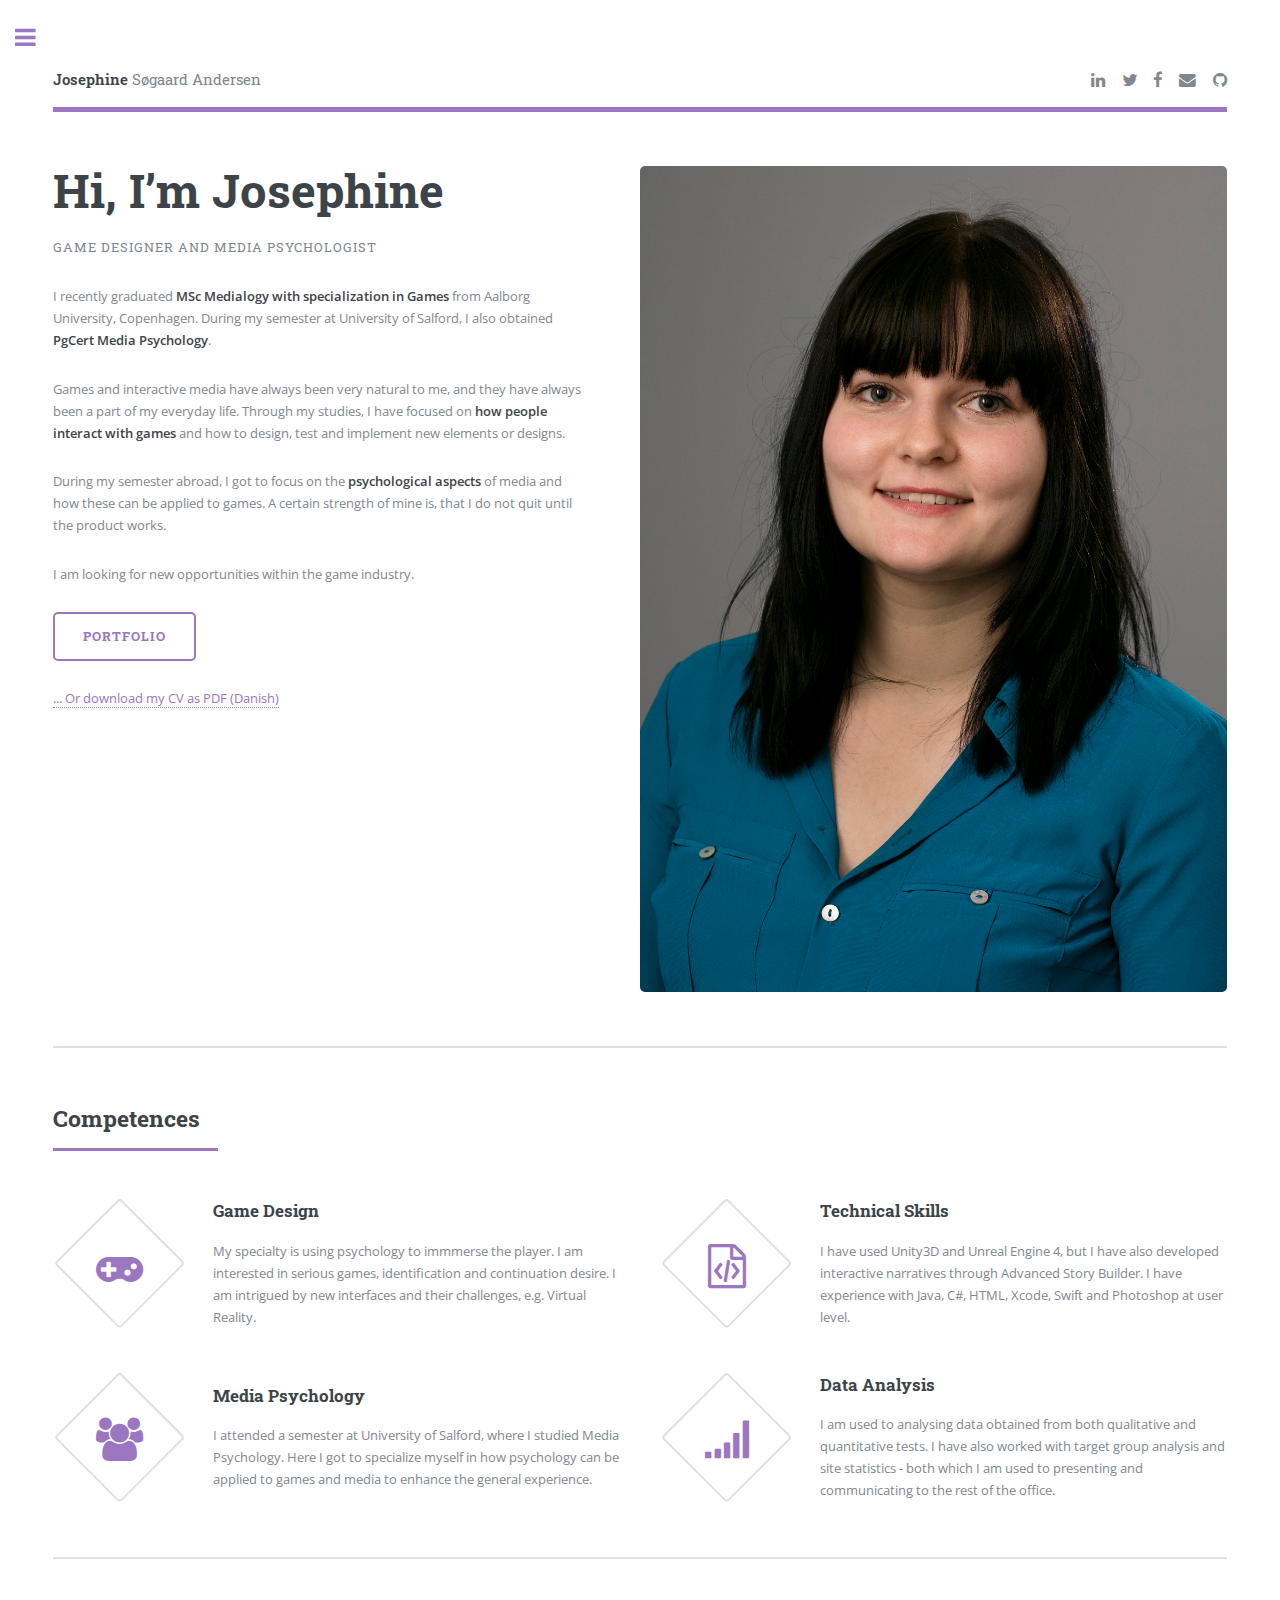
==== commit 2228114a: "Fixed TagManager" ====
--- a/index.html
+++ b/index.html
@@ -11,7 +11,7 @@
 new Date().getTime(),event:'gtm.js'});var f=d.getElementsByTagName(s)[0],
 j=d.createElement(s),dl=l!='dataLayer'?'&l='+l:'';j.async=true;j.src=
 'https://www.googletagmanager.com/gtm.js?id='+i+dl;f.parentNode.insertBefore(j,f);
-})(window,document,'script','dataLayer','GTM-T4RWKFV');</script>
+})(window,document,'script','dataLayer','GTM-5X64CB');</script>
 <!-- End Google Tag Manager -->
 
 	<!-- Favicons-->
@@ -58,7 +58,7 @@
 	<body>
 
 <!-- Google Tag Manager (noscript) -->
-<noscript><iframe src="https://www.googletagmanager.com/ns.html?id=GTM-T4RWKFV"
+<noscript><iframe src="https://www.googletagmanager.com/ns.html?id=GTM-5X64CB"
 height="0" width="0" style="display:none;visibility:hidden"></iframe></noscript>
 <!-- End Google Tag Manager (noscript) -->
 		<!-- Wrapper -->
@@ -72,8 +72,8 @@
 								<header id="header">
 									<a href="index.html" class="logo"><strong>Josephine</strong> Søgaard Andersen</a>
 									<ul class="icons">
-										<li><a href="https://www.linkedin.com/in/josephinesogaardandersen" class="icon fa-linkedin" target="_blank"><span class="label">Linked</span></a></li>
-										<li><a href="https://twitter.com/sogaardandersen" class="icon fa-twitter"><span class="label" target="_blank">Twitter</span></a></li>
+										<li><a href="https://www.linkedin.com/in/josephinesoegaardandersen?trk=hp-identity-photo" class="icon fa-linkedin" target="_blank"><span class="label">Linked</span></a></li>
+										<li><a href="https://twitter.com/jose_phi" class="icon fa-twitter"><span class="label" target="_blank">Twitter</span></a></li>
 										<li><a href="https://www.facebook.com/josephine.s.andersen" class="icon fa-facebook" target="_blank"><span class="label">Facebook</span></a></li>
 										<li><a href="mailto:josephine.s.andersen@gmail.com" class="icon fa-envelope"><span class="label" target="_blank">Email</span></a></li>
 										<li><a href="https://github.com/Mexy1991" class="icon fa-github" target="_blank"><span class="label">GitHub</span></a></li>
@@ -96,7 +96,7 @@
 										<ul class="actions">
 											<li><a href="portfolio.html" class="button big">Portfolio</a></li><br>
 										</ul>
-										<a href="/files/Josephine-Sogaard-Andersen-CV.pdf" target="_blank">... Or download my CV as PDF.</a>
+										<a href="/files/Josephine-Soegaard-Andersen-CV.pdf" target="_blank">... Or download my CV as PDF (Danish)</a>
 									</div>
 									<span class="image object">
 										<img src="images/Josephine Søgaard Andersen.jpg" alt="Josephine Søgaard Andersen">
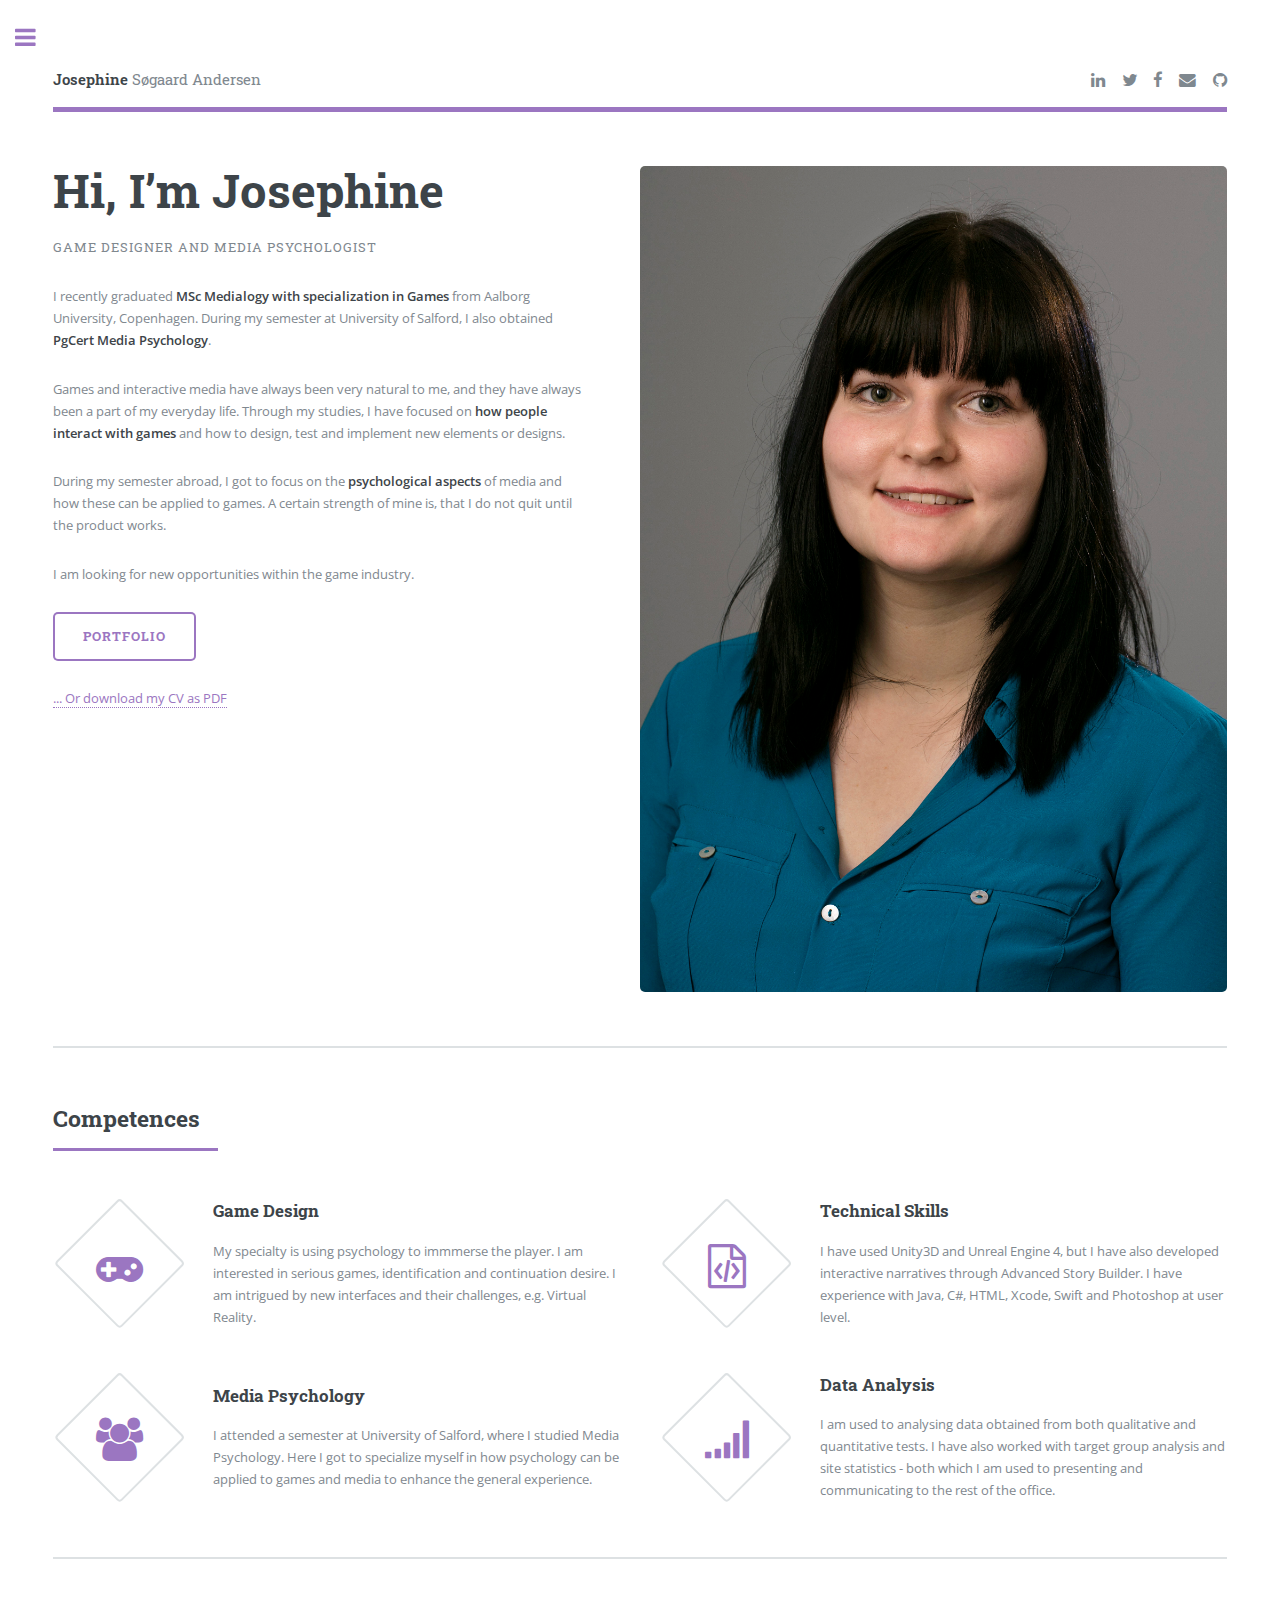
==== commit 8f990ccb: "Fixed CV link" ====
--- a/index.html
+++ b/index.html
@@ -96,7 +96,7 @@
 										<ul class="actions">
 											<li><a href="portfolio.html" class="button big">Portfolio</a></li><br>
 										</ul>
-										<a href="/files/Josephine-Soegaard-Andersen-CV.pdf" target="_blank">... Or download my CV as PDF (Danish)</a>
+										<a href="/files/Josephine-Sogaard-Andersen-CV.pdf" target="_blank">... Or download my CV as PDF</a>
 									</div>
 									<span class="image object">
 										<img src="images/Josephine Søgaard Andersen.jpg" alt="Josephine Søgaard Andersen">
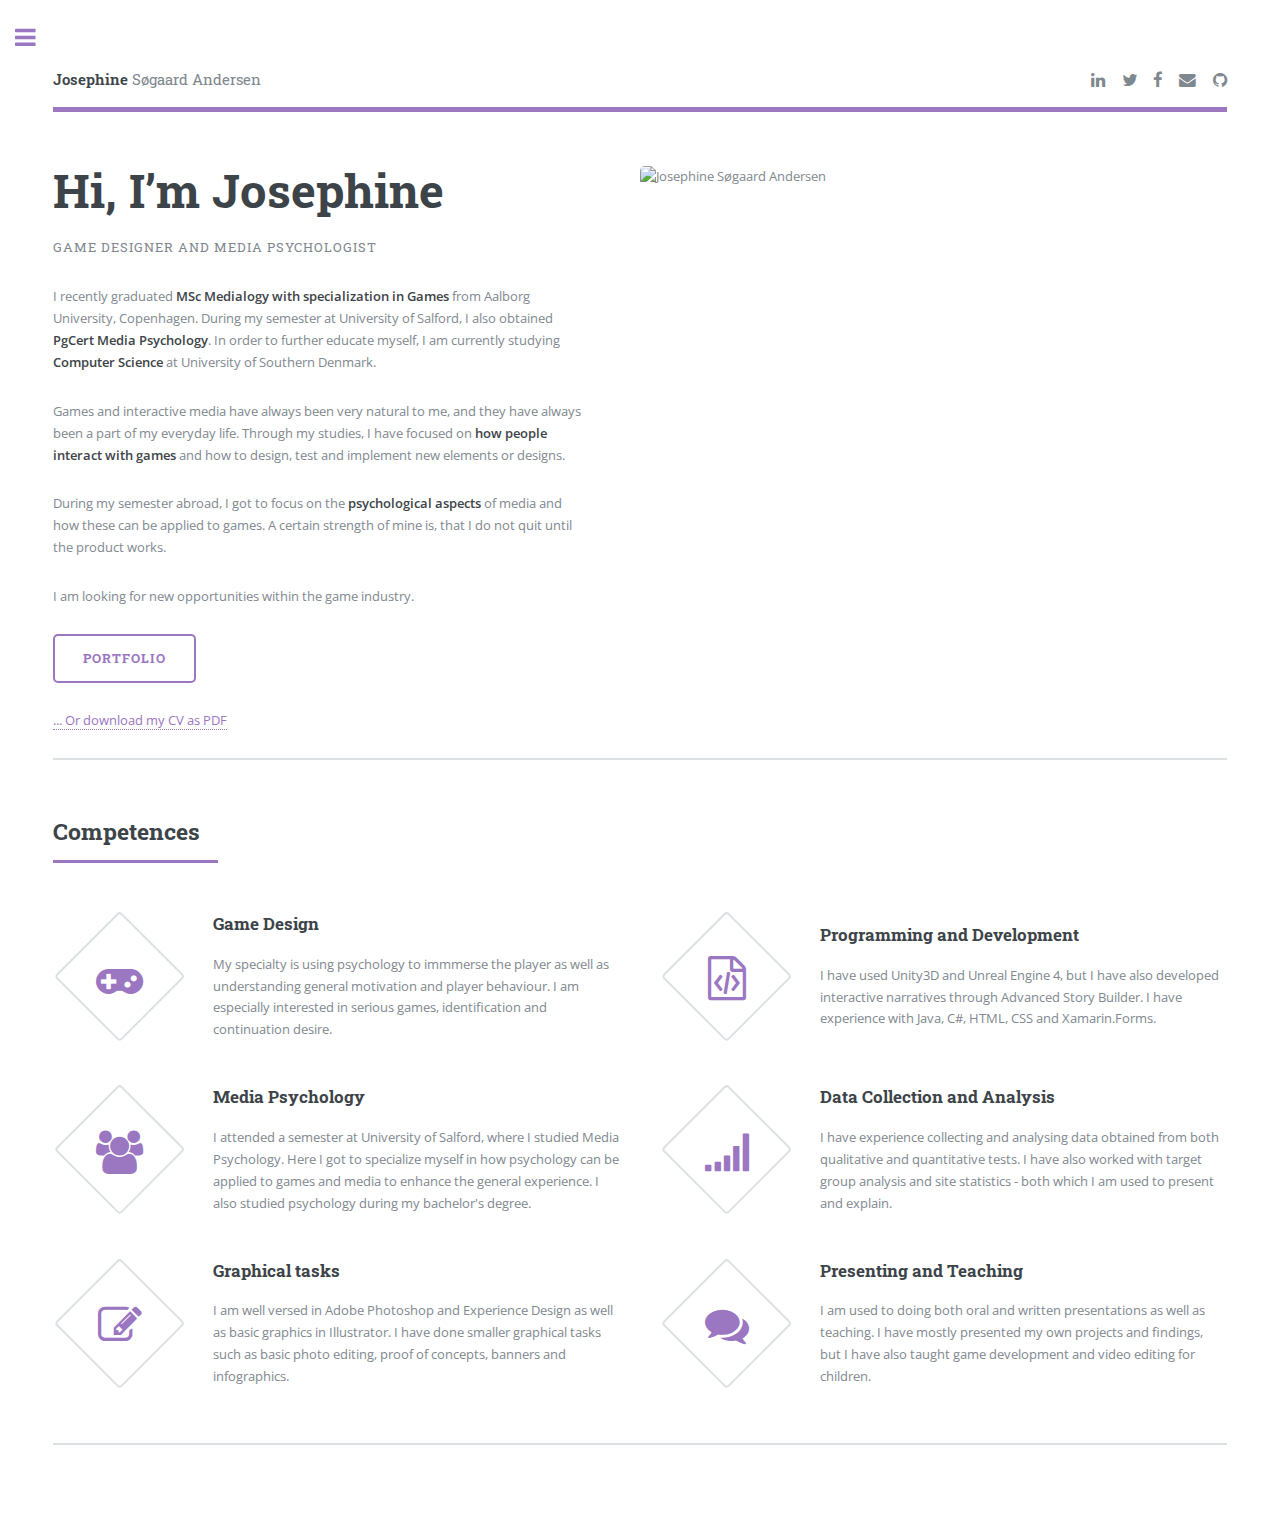
==== commit cd615646: "General updates" ====
--- a/index.html
+++ b/index.html
@@ -72,8 +72,8 @@
 								<header id="header">
 									<a href="index.html" class="logo"><strong>Josephine</strong> Søgaard Andersen</a>
 									<ul class="icons">
-										<li><a href="https://www.linkedin.com/in/josephinesoegaardandersen?trk=hp-identity-photo" class="icon fa-linkedin" target="_blank"><span class="label">Linked</span></a></li>
-										<li><a href="https://twitter.com/jose_phi" class="icon fa-twitter"><span class="label" target="_blank">Twitter</span></a></li>
+										<li><a href="https://www.linkedin.com/in/josephinesoegaardandersen" class="icon fa-linkedin" target="_blank"><span class="label">Linked</span></a></li>
+										<li><a href="https://twitter.com/sogaardandersen" class="icon fa-twitter"><span class="label" target="_blank">Twitter</span></a></li>
 										<li><a href="https://www.facebook.com/josephine.s.andersen" class="icon fa-facebook" target="_blank"><span class="label">Facebook</span></a></li>
 										<li><a href="mailto:josephine.s.andersen@gmail.com" class="icon fa-envelope"><span class="label" target="_blank">Email</span></a></li>
 										<li><a href="https://github.com/Mexy1991" class="icon fa-github" target="_blank"><span class="label">GitHub</span></a></li>
@@ -89,7 +89,7 @@
 											<!--Søgaard Andersen--></h1>
 											<p>Game designer and media psychologist</p>
 										</header>
-										<p>I recently graduated <strong>MSc Medialogy with specialization in Games</strong> from Aalborg University, Copenhagen. During my semester at University of Salford, I also obtained <strong>PgCert Media Psychology</strong>.</p>
+										<p>I recently graduated <strong>MSc Medialogy with specialization in Games</strong> from Aalborg University, Copenhagen. During my semester at University of Salford, I also obtained <strong>PgCert Media Psychology</strong>. In order to further educate myself, I am currently studying <strong>Computer Science</strong> at University of Southern Denmark.</p>
 										<p>Games and interactive media have always been very natural to me, and they have always been a part of my everyday life. Through my studies, I have focused on <strong>how people interact with games</strong> and how to design, test and implement new elements or designs.</p>
 										<p> During my semester abroad, I got to focus on the <strong>psychological aspects</strong> of media and how these can be applied to games. A certain strength of mine is, that I do not quit until the product works.</p> 
 										<p>I am looking for new opportunities within the game industry.</p>
@@ -99,7 +99,7 @@
 										<a href="/files/Josephine-Sogaard-Andersen-CV.pdf" target="_blank">... Or download my CV as PDF</a>
 									</div>
 									<span class="image object">
-										<img src="images/Josephine Søgaard Andersen.jpg" alt="Josephine Søgaard Andersen">
+										<img src="images/Josephine Søgaard Andersen.png" alt="Josephine Søgaard Andersen">
 									</span>
 								</section>
 
@@ -113,28 +113,42 @@
 											<span class="icon fa-gamepad"></span>
 											<div class="content">
 												<h3>Game Design</h3>
-												<p>My specialty is using psychology to immmerse the player. I am interested in serious games, identification and continuation desire. I am intrigued by new interfaces and their challenges, e.g. Virtual Reality.</p>
+												<p>My specialty is using psychology to immmerse the player as well as understanding general motivation and player behaviour. I am especially interested in serious games, identification and continuation desire. </p>
 											</div>
 										</article>
 										<article>
 											<span class="icon fa-file-code-o"></span>
 											<div class="content">
-												<h3>Technical Skills</h3>
-												<p>I have used Unity3D and Unreal Engine 4, but I have also developed interactive narratives through Advanced Story Builder. I have experience with Java, C#, HTML, Xcode, Swift and Photoshop at user level.</p>
+												<h3>Programming and Development</h3>
+												<p>I have used Unity3D and Unreal Engine 4, but I have also developed interactive narratives through Advanced Story Builder. I have experience with Java, C#, HTML, CSS and Xamarin.Forms.</p>
 											</div>
 										</article>
 										<article>
 											<span class="icon fa-users"></span>
 											<div class="content">
 												<h3>Media Psychology</h3>
-												<p>I attended a semester at University of Salford, where I studied Media Psychology. Here I got to specialize myself in how psychology can be applied to games and media to enhance the general experience.</p>
+												<p>I attended a semester at University of Salford, where I studied Media Psychology. Here I got to specialize myself in how psychology can be applied to games and media to enhance the general experience. I also studied psychology during my bachelor's degree.</p>
 											</div>
 										</article>
 										<article>
 											<span class="icon fa-signal"></span>
 											<div class="content">
-												<h3>Data Analysis</h3>
-												<p>I am used to analysing data obtained from both qualitative and quantitative tests. I have also worked with target group analysis and site statistics - both which I am used to presenting and communicating to the rest of the office.</p>
+												<h3>Data Collection and Analysis</h3>
+												<p>I have experience collecting and analysing data obtained from both qualitative and quantitative tests. I have also worked with target group analysis and site statistics - both which I am used to present and explain.</p>
+											</div>
+										</article>
+										<article>
+											<span class="icon fa-edit"></span>
+											<div class="content">
+												<h3>Graphical tasks</h3>
+												<p>I am well versed in Adobe Photoshop and Experience Design as well as basic graphics in Illustrator. I have done smaller graphical tasks such as basic photo editing, proof of concepts, banners and infographics. </p>
+											</div>
+										</article>
+										<article>
+											<span class="icon fa-comments"></span>
+											<div class="content">
+												<h3>Presenting and Teaching</h3>
+												<p>I am used to doing both oral and written presentations as well as teaching. I have mostly presented my own projects and findings, but I have also taught game development and video editing for children.</p>
 											</div>
 										</article>
 									</div>
